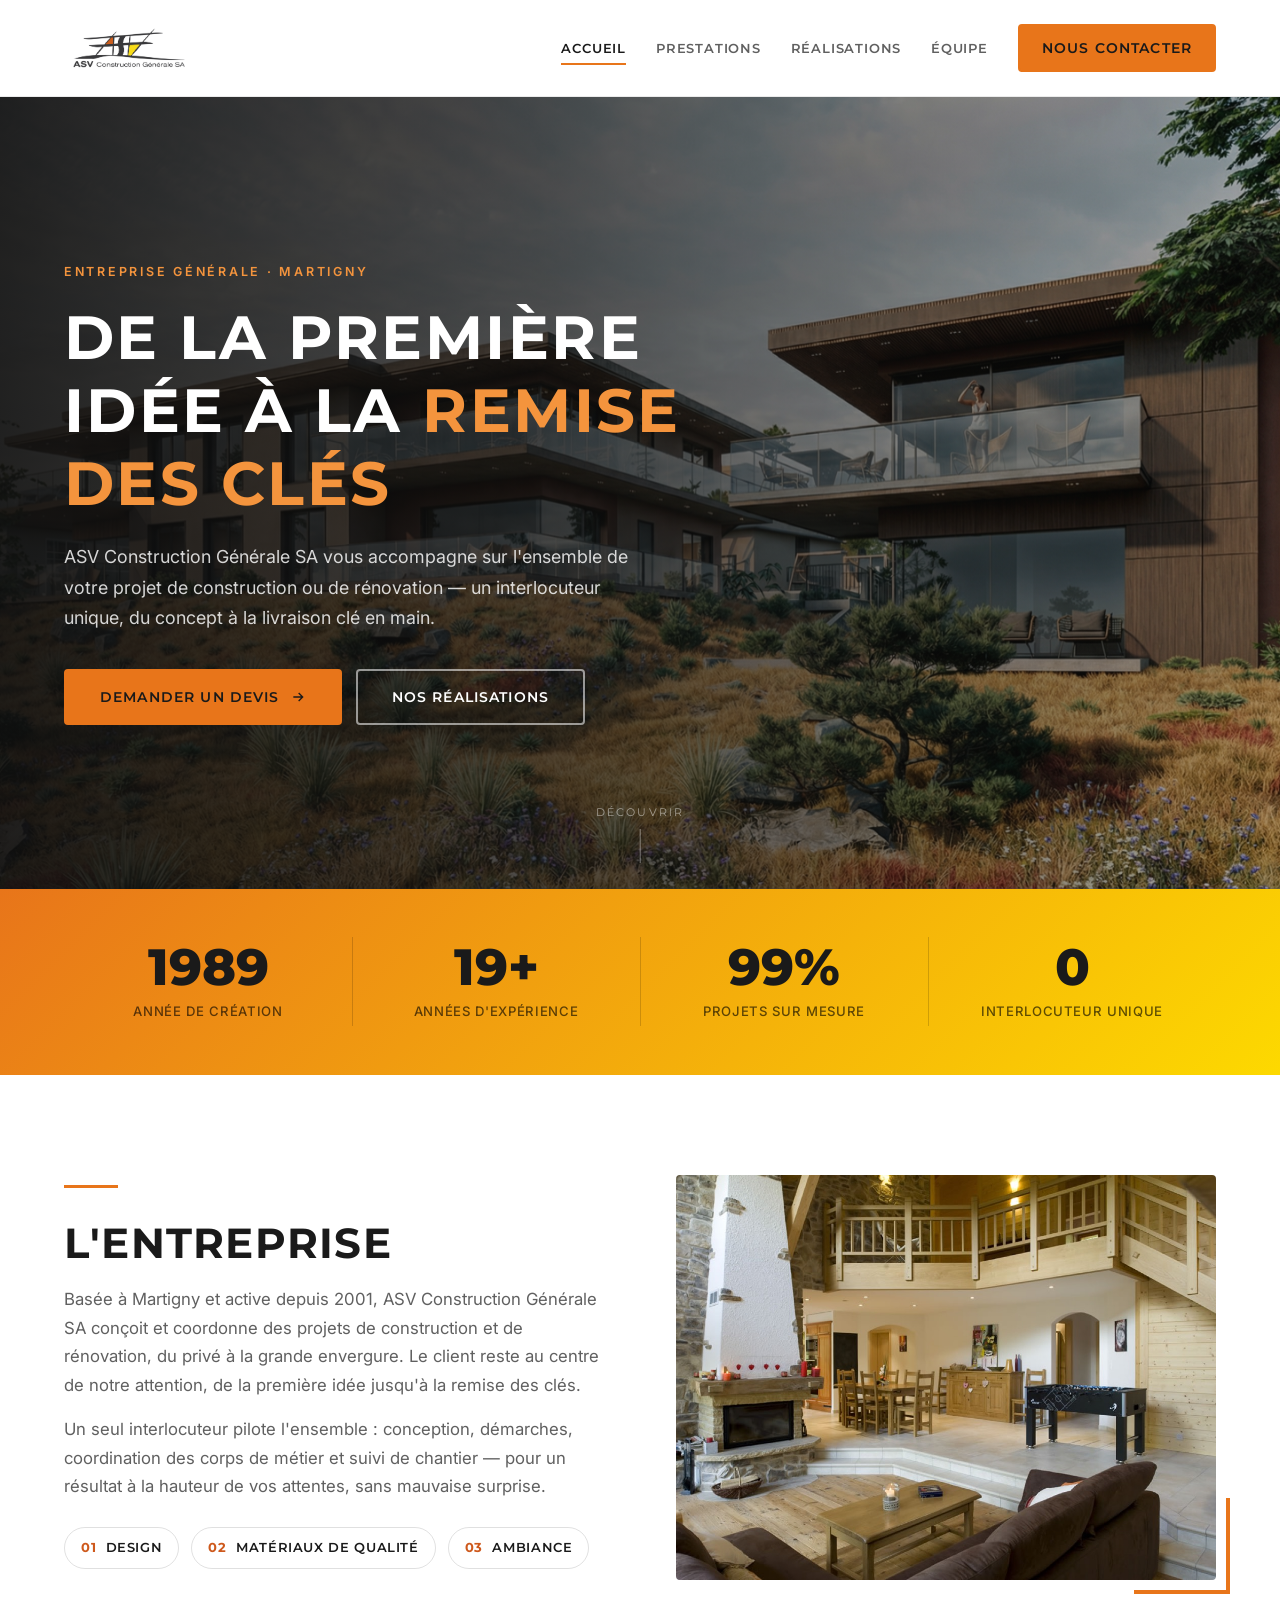
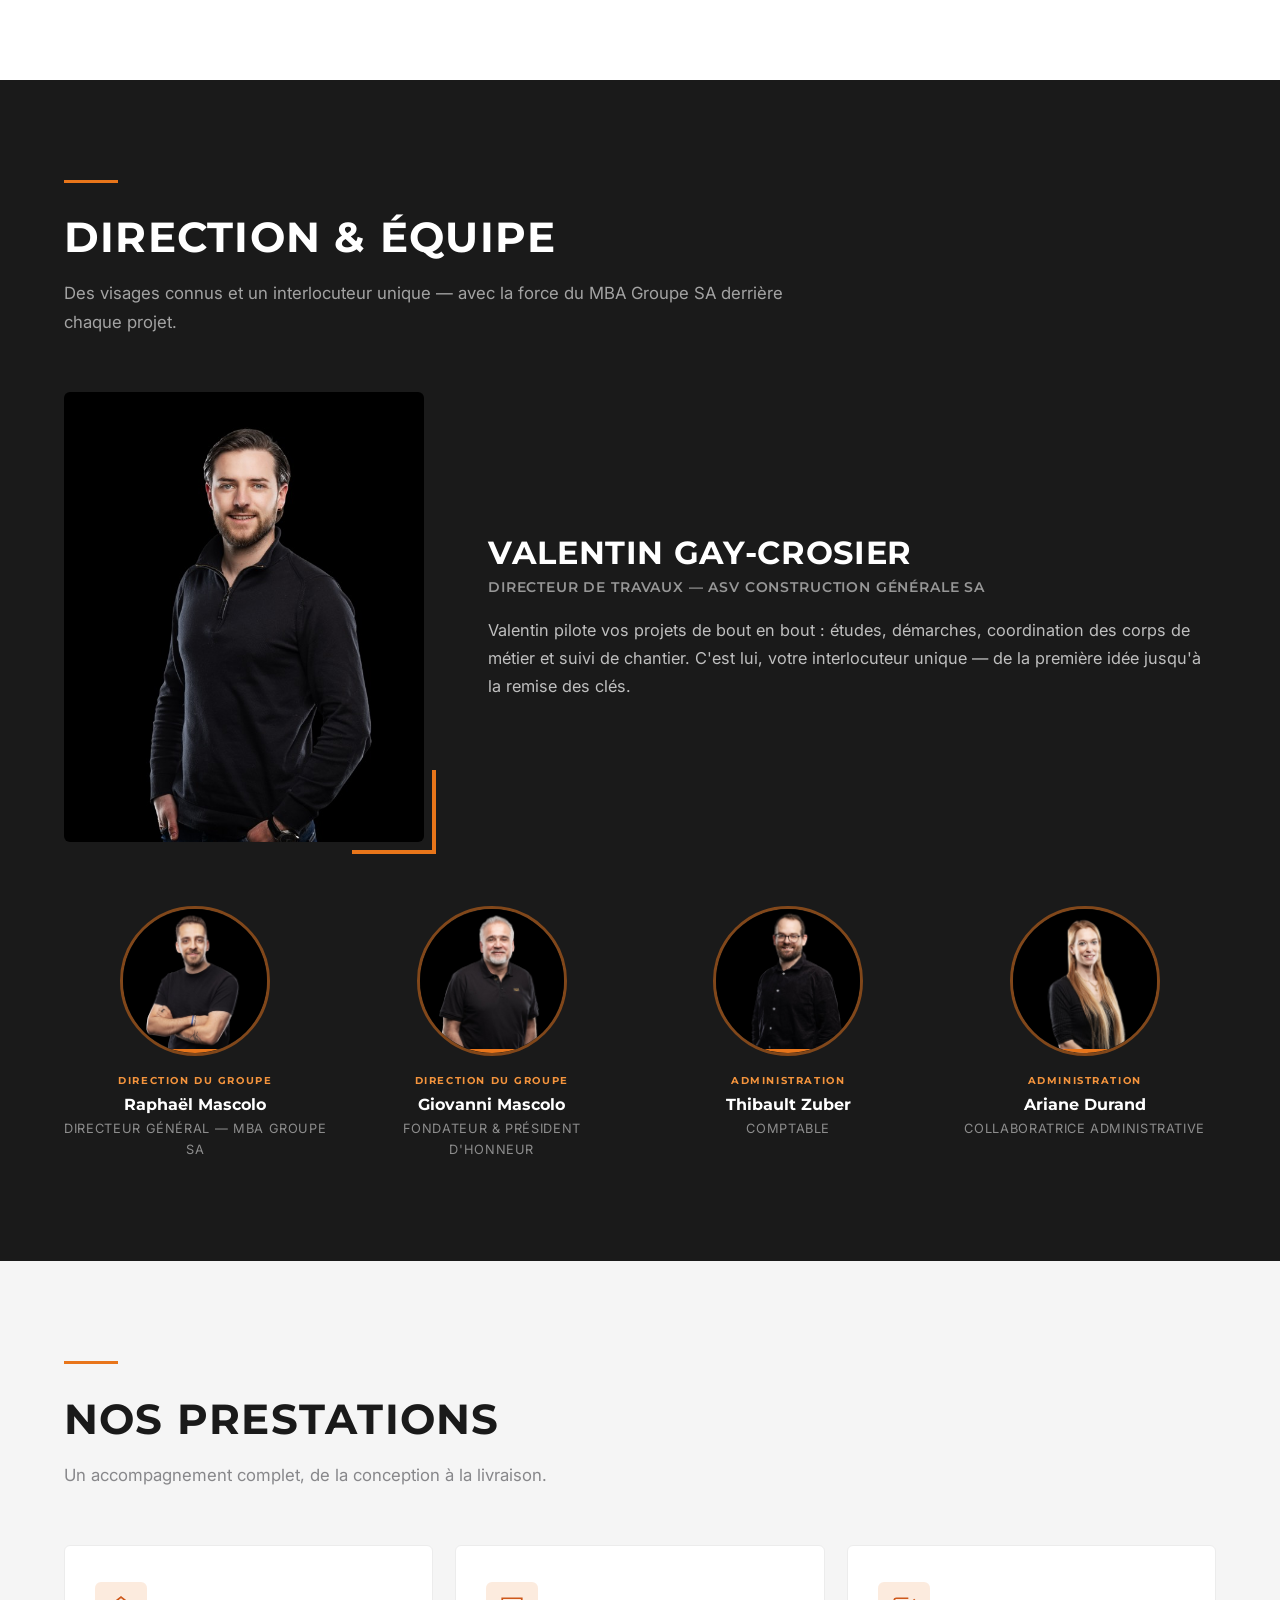
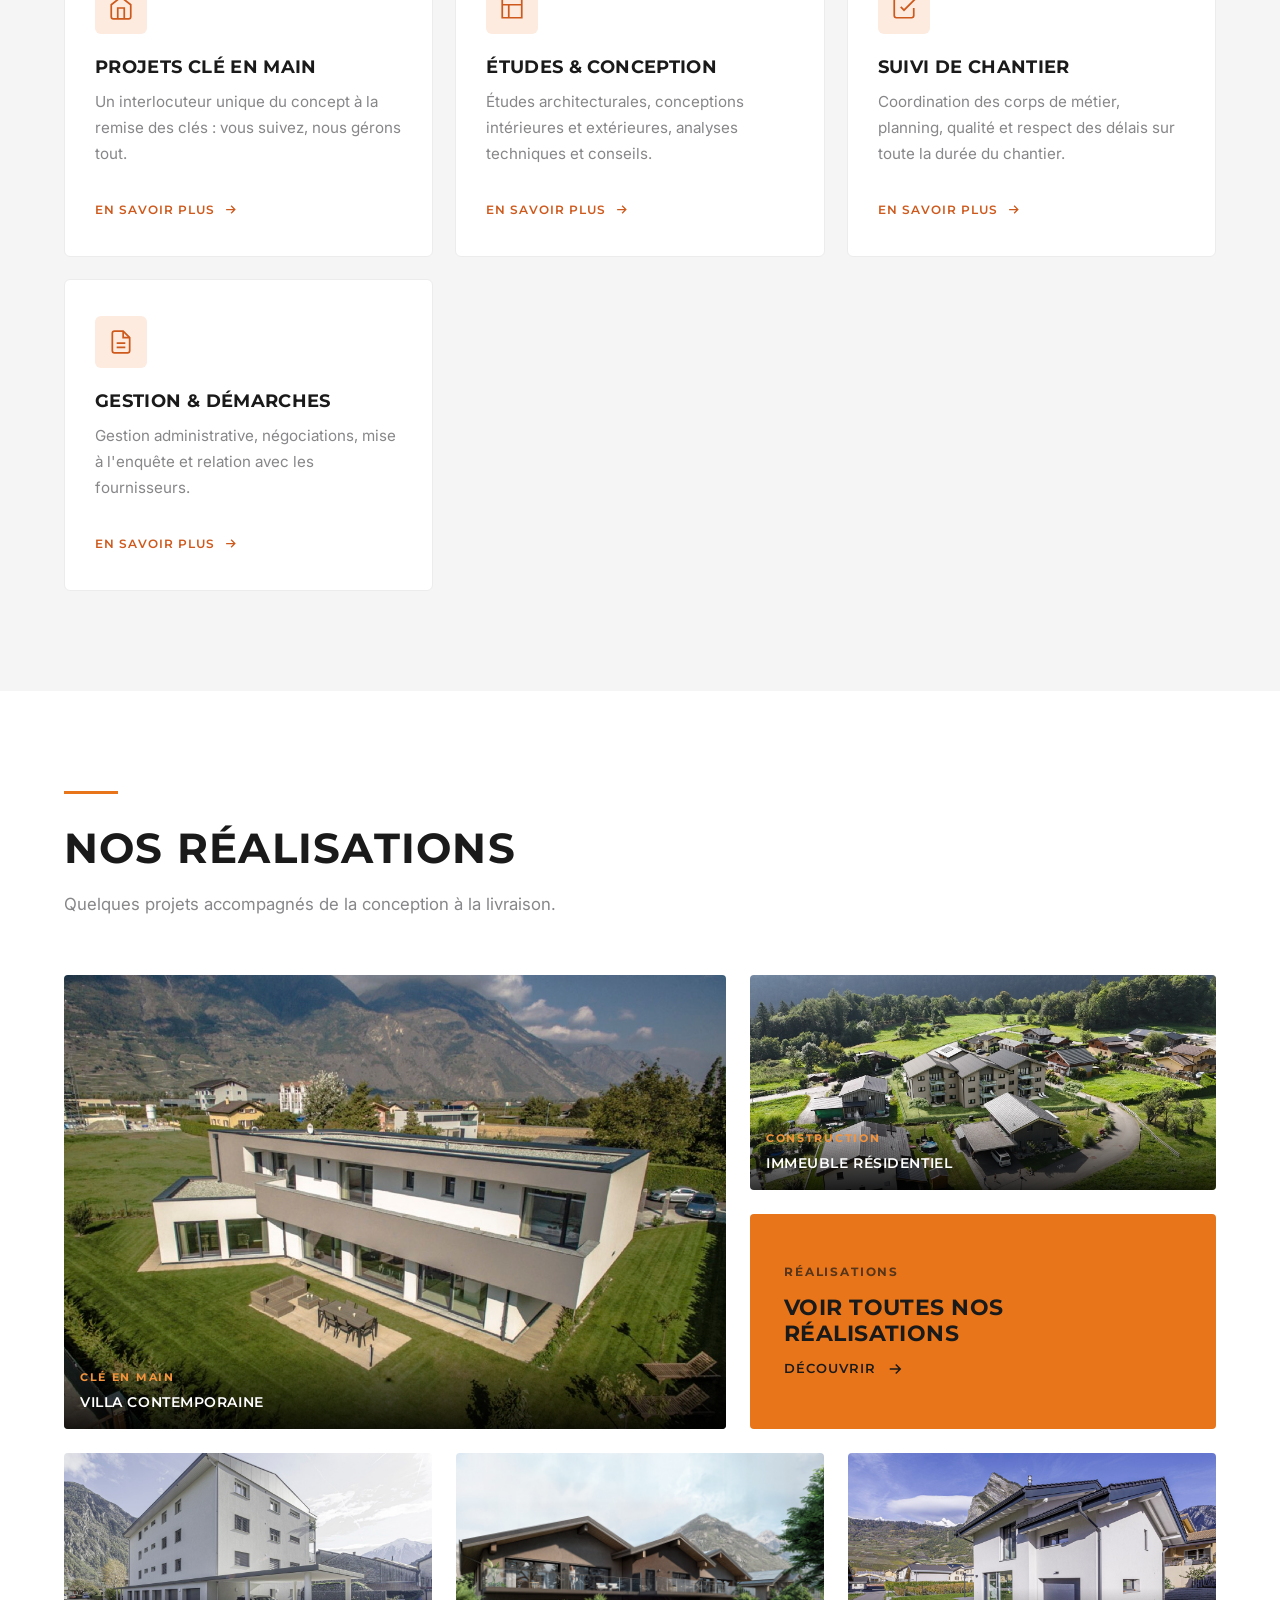
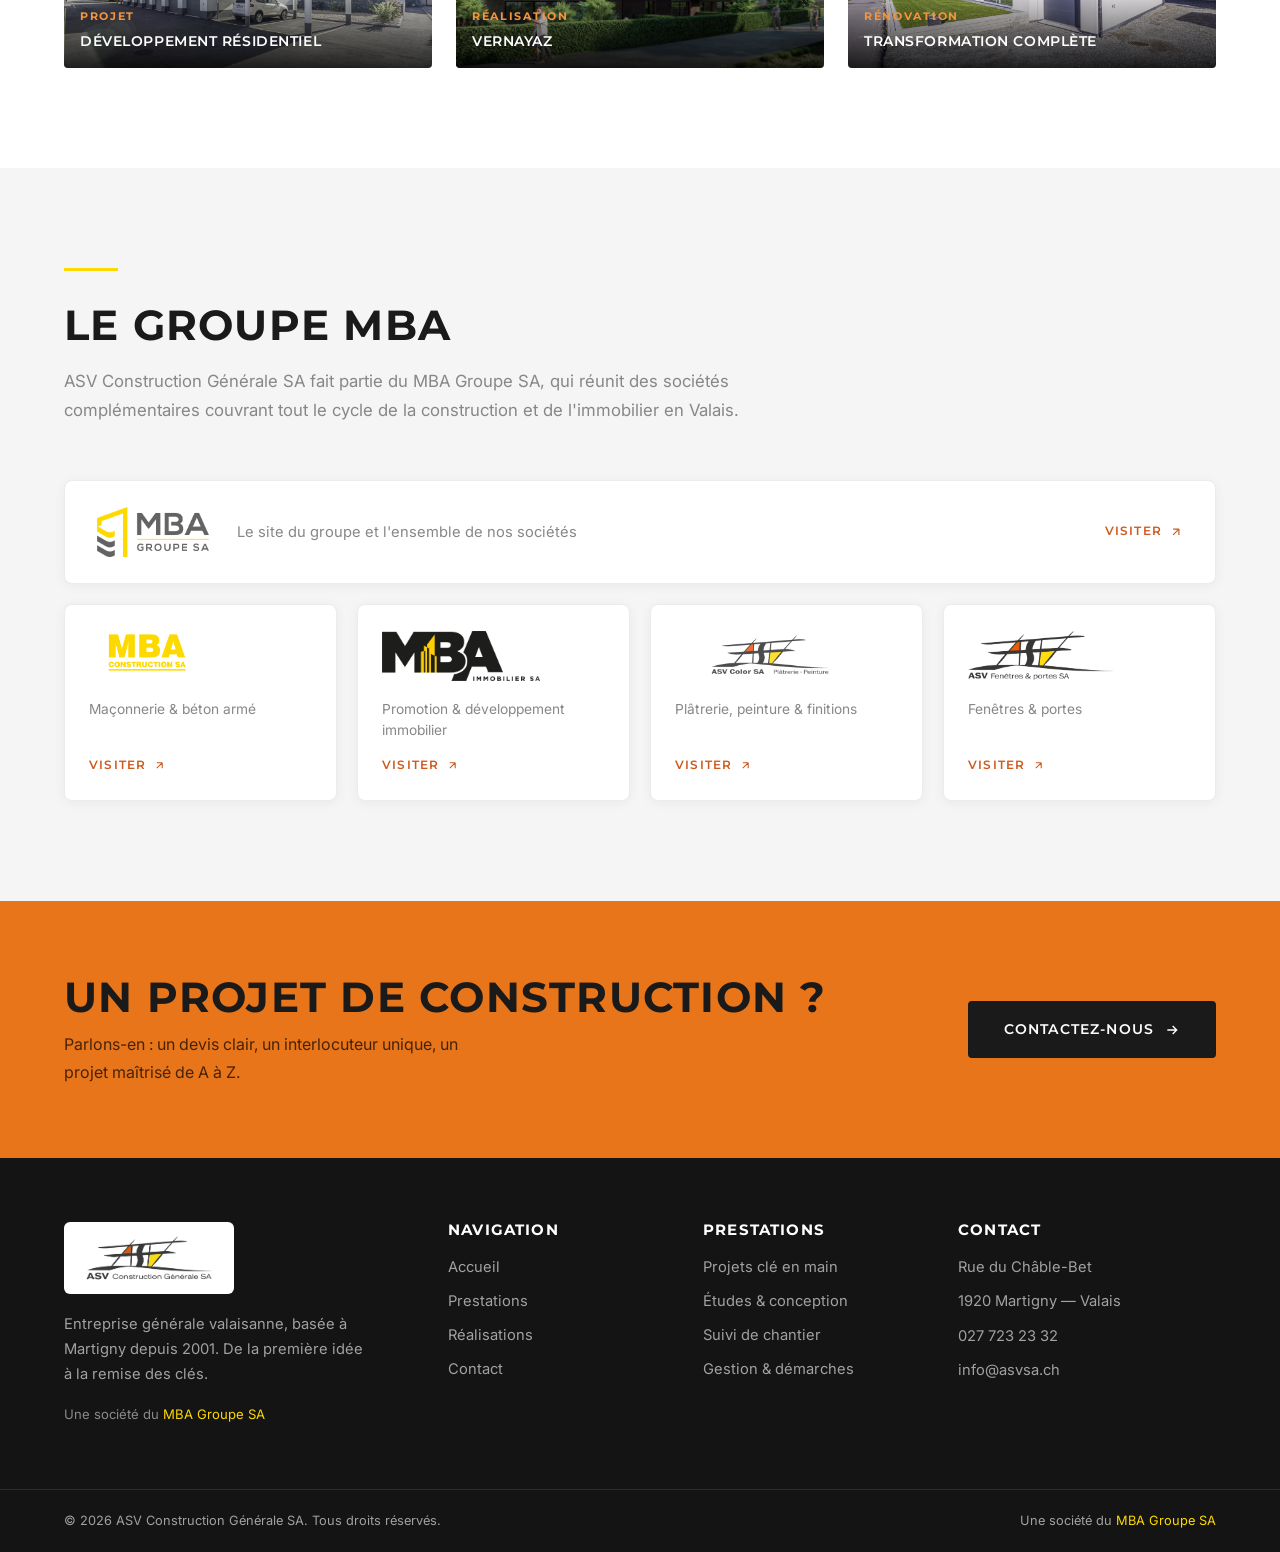
==== index.html @ 4dccdb35 "Site ASV Construction Générale SA — couleurs orange ASV, section Direction & équipe (Valentin), page" ====
<!DOCTYPE html>
<html lang="fr">
<head>
  <meta charset="UTF-8">
  <meta name="viewport" content="width=device-width, initial-scale=1.0">
  <title>ASV Construction Générale SA — Votre entreprise générale · Martigny</title>
  <meta name="description" content="ASV Construction Générale SA, entreprise générale valaisanne à Martigny depuis 2001. Projets clé en main, études architecturales, suivi de chantier — de la première idée à la remise des clés. Une société du MBA Groupe SA.">
  <link rel="icon" type="image/png" href="images/favicon.png">
  <link rel="preconnect" href="https://fonts.googleapis.com">
  <link rel="preconnect" href="https://fonts.gstatic.com" crossorigin>
  <link href="https://fonts.googleapis.com/css2?family=Inter:wght@300;400;500;600&family=Montserrat:wght@500;600;700;800&display=swap" rel="stylesheet">
  <link rel="stylesheet" href="css/style.css">
</head>
<body>

  <!-- Header -->
  <header class="site-header">
    <div class="container">
      <a href="index.html" class="site-header__logo" aria-label="ASV Construction Générale SA — Accueil"><img src="images/logo-asv-construction.png" alt="ASV Construction Générale SA"></a>
      <button class="menu-toggle" aria-label="Ouvrir le menu" aria-expanded="false"><span></span><span></span><span></span></button>
      <nav class="main-nav" aria-label="Navigation principale">
        <a href="index.html" class="nav-link active">Accueil</a>
        <a href="prestations.html" class="nav-link">Prestations</a>
        <a href="realisations.html" class="nav-link">Réalisations</a>
        <a href="#equipe" class="nav-link">Équipe</a>
        <a href="contact.html" class="btn btn-primary nav-cta">Nous contacter</a>
      </nav>
    </div>
  </header>

  <main>
    <!-- Hero plein cadre -->
    <section class="hero">
      <div class="hero__media"><img src="images/hero-verossaz.jpg" alt="Réalisation ASV Construction Générale SA en Valais"></div>
      <div class="container hero__inner">
        <p class="hero__tagline">Entreprise générale · Martigny</p>
        <h1>De la première idée à la <span class="hl">remise des clés</span></h1>
        <p class="hero__desc">ASV Construction Générale SA vous accompagne sur l'ensemble de votre projet de construction ou de rénovation — un interlocuteur unique, du concept à la livraison clé en main.</p>
        <div class="hero__cta">
          <a href="contact.html" class="btn btn-primary">Demander un devis
            <svg viewBox="0 0 24 24" fill="none" stroke="currentColor" stroke-width="2"><path d="M5 12h14M13 6l6 6-6 6"/></svg></a>
          <a href="realisations.html" class="btn btn-outline">Nos réalisations</a>
        </div>
      </div>
      <span class="hero__scroll">Découvrir<span></span></span>
    </section>

    <!-- Chiffres-clés (signature groupe) -->
    <section class="stats-band" aria-label="Chiffres clés">
      <div class="container">
        <div class="stats-band__grid">
          <div class="stats-band__item"><div class="stats-band__num" data-count="2001">2001</div><div class="stats-band__label">Année de création</div></div>
          <div class="stats-band__item"><div class="stats-band__num" data-count="20" data-suffix="+">20+</div><div class="stats-band__label">Années d'expérience</div></div>
          <div class="stats-band__item"><div class="stats-band__num" data-count="100" data-suffix="%">100%</div><div class="stats-band__label">Projets sur mesure</div></div>
          <div class="stats-band__item"><div class="stats-band__num" data-count="1">1</div><div class="stats-band__label">Interlocuteur unique</div></div>
        </div>
      </div>
    </section>

    <!-- À propos -->
    <section class="section">
      <div class="container">
        <div class="split">
          <div class="split__text">
            <span class="accent-line"></span>
            <h2>L'entreprise</h2>
            <p>Basée à Martigny et active depuis 2001, ASV Construction Générale SA conçoit et coordonne des projets de construction et de rénovation, du privé à la grande envergure. Le client reste au centre de notre attention, de la première idée jusqu'à la remise des clés.</p>
            <p>Un seul interlocuteur pilote l'ensemble : conception, démarches, coordination des corps de métier et suivi de chantier — pour un résultat à la hauteur de vos attentes, sans mauvaise surprise.</p>
            <ul class="pill-values">
              <li><b>01</b>&nbsp; Design</li>
              <li><b>02</b>&nbsp; Matériaux de qualité</li>
              <li><b>03</b>&nbsp; Ambiance</li>
            </ul>
          </div>
          <div class="split__media"><img src="images/cle-2.jpg" alt="Réalisation clé en main ASV Construction Générale SA"></div>
        </div>
      </div>
    </section>

    <!-- Direction & équipe -->
    <section class="section team" id="equipe" style="scroll-margin-top:90px;">
      <div class="container">
        <div class="section-head reveal">
          <span class="accent-line"></span>
          <h2>Direction &amp; équipe</h2>
          <p class="section-head__sub">Des visages connus et un interlocuteur unique — avec la force du MBA Groupe SA derrière chaque projet.</p>
        </div>
        <div class="team-lead reveal">
          <div class="team-lead__photo"><img src="images/valentin.jpg" alt="Valentin Gay-Crosier, Directeur de Travaux — ASV Construction Générale SA"></div>
          <div>
            <h3>Valentin Gay-Crosier</h3>
            <p class="team-lead__role">Directeur de Travaux — ASV Construction Générale SA</p>
            <p class="team-lead__text">Valentin pilote vos projets de bout en bout : études, démarches, coordination des corps de métier et suivi de chantier. C'est lui, votre interlocuteur unique — de la première idée jusqu'à la remise des clés.</p>
          </div>
        </div>
        <div class="team-grid reveal">
          <div class="team-member">
            <div class="team-member__photo"><img src="images/raphael.jpg" alt="Raphaël Mascolo"></div>
            <span class="team-member__k">Direction du groupe</span>
            <h3>Raphaël Mascolo</h3>
            <p>Directeur Général — MBA Groupe SA</p>
          </div>
          <div class="team-member">
            <div class="team-member__photo"><img src="images/giovanni.jpg" alt="Giovanni Mascolo"></div>
            <span class="team-member__k">Direction du groupe</span>
            <h3>Giovanni Mascolo</h3>
            <p>Fondateur &amp; Président d'honneur</p>
          </div>
          <div class="team-member">
            <div class="team-member__photo"><img src="images/thibault.jpg" alt="Thibault Zuber"></div>
            <span class="team-member__k">Administration</span>
            <h3>Thibault Zuber</h3>
            <p>Comptable</p>
          </div>
          <div class="team-member">
            <div class="team-member__photo"><img src="images/ariane.jpg" alt="Ariane Durand"></div>
            <span class="team-member__k">Administration</span>
            <h3>Ariane Durand</h3>
            <p>Collaboratrice administrative</p>
          </div>
        </div>
      </div>
    </section>

    <!-- Prestations -->
    <section class="section section--gray">
      <div class="container">
        <div class="section-head">
          <span class="accent-line"></span>
          <h2>Nos prestations</h2>
          <p class="section-head__sub">Un accompagnement complet, de la conception à la livraison.</p>
        </div>
        <div class="cards">
          <a href="prestations.html#cle-en-main" class="card">
            <span class="card__icon"><svg viewBox="0 0 24 24" fill="none" stroke-width="1.6"><path d="M3 9l9-7 9 7v11a2 2 0 01-2 2H5a2 2 0 01-2-2V9z"/><path d="M9 22V12h6v10"/></svg></span>
            <h3>Projets clé en main</h3>
            <p>Un interlocuteur unique du concept à la remise des clés : vous suivez, nous gérons tout.</p>
            <span class="card__link">En savoir plus <svg viewBox="0 0 24 24" fill="none" stroke="currentColor" stroke-width="2"><path d="M5 12h14M13 6l6 6-6 6"/></svg></span>
          </a>
          <a href="prestations.html#etudes" class="card">
            <span class="card__icon"><svg viewBox="0 0 24 24" fill="none" stroke-width="1.6"><path d="M3 3h18v18H3z"/><path d="M3 9h18M9 21V9"/></svg></span>
            <h3>Études &amp; conception</h3>
            <p>Études architecturales, conceptions intérieures et extérieures, analyses techniques et conseils.</p>
            <span class="card__link">En savoir plus <svg viewBox="0 0 24 24" fill="none" stroke="currentColor" stroke-width="2"><path d="M5 12h14M13 6l6 6-6 6"/></svg></span>
          </a>
          <a href="prestations.html#suivi" class="card">
            <span class="card__icon"><svg viewBox="0 0 24 24" fill="none" stroke-width="1.6"><path d="M9 11l3 3L22 4"/><path d="M21 12v7a2 2 0 01-2 2H5a2 2 0 01-2-2V5a2 2 0 012-2h11"/></svg></span>
            <h3>Suivi de chantier</h3>
            <p>Coordination des corps de métier, planning, qualité et respect des délais sur toute la durée du chantier.</p>
            <span class="card__link">En savoir plus <svg viewBox="0 0 24 24" fill="none" stroke="currentColor" stroke-width="2"><path d="M5 12h14M13 6l6 6-6 6"/></svg></span>
          </a>
          <a href="prestations.html#demarches" class="card">
            <span class="card__icon"><svg viewBox="0 0 24 24" fill="none" stroke-width="1.6"><path d="M14 2H6a2 2 0 00-2 2v16a2 2 0 002 2h12a2 2 0 002-2V8z"/><path d="M14 2v6h6M8 13h8M8 17h8"/></svg></span>
            <h3>Gestion &amp; démarches</h3>
            <p>Gestion administrative, négociations, mise à l'enquête et relation avec les fournisseurs.</p>
            <span class="card__link">En savoir plus <svg viewBox="0 0 24 24" fill="none" stroke="currentColor" stroke-width="2"><path d="M5 12h14M13 6l6 6-6 6"/></svg></span>
          </a>
        </div>
      </div>
    </section>

    <!-- Réalisations (aperçu) -->
    <section class="section">
      <div class="container">
        <div class="section-head">
          <span class="accent-line"></span>
          <h2>Nos réalisations</h2>
          <p class="section-head__sub">Quelques projets accompagnés de la conception à la livraison.</p>
        </div>
        <div class="gallery gallery--home">
          <figure class="g-a"><img src="images/cle-1.jpg" alt="Villa contemporaine clé en main"><figcaption><b>Clé en main</b>Villa contemporaine</figcaption></figure>
          <figure class="g-b"><img src="images/salvan-1.jpg" alt="Immeuble résidentiel"><figcaption><b>Construction</b>Immeuble résidentiel</figcaption></figure>
          <a href="realisations.html" class="gallery-cta">
            <span class="gallery-cta__k">Réalisations</span>
            <h3>Voir toutes nos réalisations</h3>
            <span class="gallery-cta__more">Découvrir
              <svg viewBox="0 0 24 24" fill="none" stroke="currentColor" stroke-width="2"><path d="M5 12h14M13 6l6 6-6 6"/></svg></span>
          </a>
          <figure class="g-c"><img src="images/promo-1.jpg" alt="Projet de promotion"><figcaption><b>Projet</b>Développement résidentiel</figcaption></figure>
          <figure class="g-c"><img src="images/vernayaz-1.jpg" alt="Réalisation à Vernayaz"><figcaption><b>Réalisation</b>Vernayaz</figcaption></figure>
          <figure class="g-c"><img src="images/cle-3.jpg" alt="Rénovation clé en main"><figcaption><b>Rénovation</b>Transformation complète</figcaption></figure>
        </div>
      </div>
    </section>

    <!-- Endossement : Le Groupe MBA -->
    <section class="section group">
      <div class="container">
        <div class="section-head" style="max-width:680px;">
          <span class="accent-line"></span>
          <h2>Le Groupe MBA</h2>
          <p class="section-head__sub">ASV Construction Générale SA fait partie du MBA Groupe SA, qui réunit des sociétés complémentaires couvrant tout le cycle de la construction et de l'immobilier en Valais.</p>
        </div>
        <div>
          <div class="group__list">
            <a class="group__item group__item--main" href="https://www.mba-groupe.ch/" target="_blank" rel="noopener">
              <img class="glogo" src="images/logo-mba-groupe.png" alt="MBA Groupe SA">
              <div class="gmain-text"><span>Le site du groupe et l'ensemble de nos sociétés</span></div>
              <span class="arr">Visiter <svg viewBox="0 0 24 24" fill="none" stroke="currentColor" stroke-width="2"><path d="M7 17L17 7M17 7H7M17 7v10"/></svg></span>
            </a>
            <a class="group__item" href="https://mbasa.ch/" target="_blank" rel="noopener">
              <img class="glogo" src="images/logo-mba-construction.png" alt="MBA Construction SA">
              <span>Maçonnerie & béton armé</span><span class="arr">Visiter <svg viewBox="0 0 24 24" fill="none" stroke="currentColor" stroke-width="2"><path d="M7 17L17 7M17 7H7M17 7v10"/></svg></span>
            </a>
            <a class="group__item" href="https://mbaimmobilier.ch/" target="_blank" rel="noopener">
              <img class="glogo" src="images/logo-mba-immobilier.png" alt="MBA Immobilier SA">
              <span>Promotion & développement immobilier</span><span class="arr">Visiter <svg viewBox="0 0 24 24" fill="none" stroke="currentColor" stroke-width="2"><path d="M7 17L17 7M17 7H7M17 7v10"/></svg></span>
            </a>
            <a class="group__item" href="https://www.mba-groupe.ch/peinture-finitions" target="_blank" rel="noopener">
              <img class="glogo" src="images/logo-asv-color.png" alt="ASV Color SA">
              <span>Plâtrerie, peinture & finitions</span><span class="arr">Visiter <svg viewBox="0 0 24 24" fill="none" stroke="currentColor" stroke-width="2"><path d="M7 17L17 7M17 7H7M17 7v10"/></svg></span>
            </a>
            <a class="group__item" href="https://www.asvfenetressa.ch/fr-ch" target="_blank" rel="noopener">
              <img class="glogo" src="images/logo-asv-fenetres.png" alt="ASV Fenêtres et Portes SA">
              <span>Fenêtres & portes</span><span class="arr">Visiter <svg viewBox="0 0 24 24" fill="none" stroke="currentColor" stroke-width="2"><path d="M7 17L17 7M17 7H7M17 7v10"/></svg></span>
            </a>
          </div>
        </div>
      </div>
    </section>

    <!-- CTA -->
    <section class="cta">
      <div class="container">
        <div><h2>Un projet de construction ?</h2><p>Parlons-en : un devis clair, un interlocuteur unique, un projet maîtrisé de A à Z.</p></div>
        <a href="contact.html" class="btn btn-dark">Contactez-nous
          <svg viewBox="0 0 24 24" fill="none" stroke="currentColor" stroke-width="2"><path d="M5 12h14M13 6l6 6-6 6"/></svg></a>
      </div>
    </section>
  </main>

  <!-- Footer -->
  <footer class="site-footer">
    <div class="container">
      <div class="footer-grid">
        <div class="footer-brand">
          <img src="images/logo-asv-construction.png" alt="ASV Construction Générale SA" style="background:#fff;padding:8px 12px;border-radius:6px;">
          <p>Entreprise générale valaisanne, basée à Martigny depuis 2001. De la première idée à la remise des clés.</p>
          <p class="endorse">Une société du <a href="https://www.mba-groupe.ch/" target="_blank" rel="noopener">MBA Groupe SA</a></p>
        </div>
        <div>
          <h4>Navigation</h4>
          <ul>
            <li><a href="index.html">Accueil</a></li>
            <li><a href="prestations.html">Prestations</a></li>
            <li><a href="realisations.html">Réalisations</a></li>
            <li><a href="contact.html">Contact</a></li>
          </ul>
        </div>
        <div>
          <h4>Prestations</h4>
          <ul>
            <li><a href="prestations.html#cle-en-main">Projets clé en main</a></li>
            <li><a href="prestations.html#etudes">Études & conception</a></li>
            <li><a href="prestations.html#suivi">Suivi de chantier</a></li>
            <li><a href="prestations.html#demarches">Gestion & démarches</a></li>
          </ul>
        </div>
        <div>
          <h4>Contact</h4>
          <ul>
            <li>Rue du Châble-Bet</li>
            <li>1920 Martigny — Valais</li>
            <li style="margin-top:10px;"><a href="tel:+41277232332">027 723 23 32</a></li>
            <li><a href="mailto:info@asvsa.ch">info@asvsa.ch</a></li>
          </ul>
        </div>
      </div>
    </div>
    <div class="footer-bottom">
      <div class="container">
        <span>&copy; <span id="year">2026</span> ASV Construction Générale SA. Tous droits réservés.</span>
        <span>Une société du <a href="https://www.mba-groupe.ch/" target="_blank" rel="noopener" style="color:var(--yellow)">MBA Groupe SA</a></span>
      </div>
    </div>
  </footer>

  <script src="js/main.js"></script>
</body>
</html>
---- css/style.css ----
/* =================================================================
   ASV CONSTRUCTION GÉNÉRALE SA — Site web
   Base de marque réutilisable pour les sociétés du MBA Groupe SA.

   SIGNATURE DU GROUPE (constante, non négociable) — tokens repris du
   site groupe : Montserrat (titres) + Inter (corps), noir #1a1a1a,
   gris, boutons anguleux, trait d'accent, bandeau chiffres,
   endossement « Une société du MBA Groupe SA ». Le jaune #FDD900
   reste réservé aux éléments « groupe » (endossement, section Groupe).

   PERSONNALITÉ ASV CONSTRUCTION GÉNÉRALE (différenciation autorisée) :
   thème clair / épuré (entreprise générale, « Design – Matériaux –
   Ambiance ») + ORANGE ASV (#E8751A) comme accent dominant — couleur
   du logo, identique au thème orange des pages ASV du site groupe.
   ================================================================= */

/* ---------- Reset ---------- */
*, *::before, *::after { margin: 0; padding: 0; box-sizing: border-box; }

:root {
  /* —— Signature groupe (source de vérité, ne pas modifier) —— */
  --yellow:      #FDD900;
  --black:       #1a1a1a;
  --gray-dark:   #606060;
  --gray-metal:  #87878A;
  --gray-light:  #F5F5F5;
  --white:       #FFFFFF;
  /* Accent principal = ORANGE ASV (logo + thème des pages ASV du site groupe) */
  --accent:       #E8751A;  /* orange ASV — identique au .theme-orange du site groupe */
  --accent-light: #F4943D;  /* orange ASV clair */
  --gold-dark:   #9E4413;   /* orange ASV foncé (texte sur fond clair) */
  --gold-mid:    #CE591C;   /* orange ASV (logo) */
  --gold-light:  #E8915A;   /* orange ASV clair */
  --font-heading: 'Montserrat', sans-serif;
  --font-body:    'Inter', 'Open Sans', sans-serif;
  --max-width: 1200px;
  --transition: 0.3s ease;

  /* —— Ambiance propre à Construction (« béton ») —— */
  --concrete:    #232323;   /* gris béton foncé */
  --concrete-2:  #2c2c2c;
  --concrete-line: rgba(255,255,255,0.10);
}

html { scroll-behavior: smooth; font-size: 16px; -webkit-font-smoothing: antialiased; }
body {
  font-family: var(--font-body);
  color: var(--gray-dark);
  line-height: 1.7;
  background: var(--white);
  overflow-x: hidden;
}
img { max-width: 100%; height: auto; display: block; }
a { color: inherit; text-decoration: none; transition: color var(--transition); }
ul { list-style: none; }

/* ---------- Typographie ---------- */
h1, h2, h3, h4, h5, h6 { font-family: var(--font-heading); color: var(--black); line-height: 1.2; font-weight: 700; }
h1 { font-size: clamp(2.2rem, 5vw, 3.8rem); text-transform: uppercase; letter-spacing: 0.04em; }
h2 { font-size: clamp(1.6rem, 3.5vw, 2.6rem); text-transform: uppercase; letter-spacing: 0.03em; margin-bottom: 1rem; }
h3 { font-size: clamp(1.2rem, 2vw, 1.5rem); margin-bottom: 0.75rem; }
p  { margin-bottom: 1rem; }

/* ---------- Utilitaires ---------- */
.container { width: 90%; max-width: var(--max-width); margin: 0 auto; }
.section { padding: clamp(64px, 9vw, 100px) 0; }
.section--gray { background: var(--gray-light); }
.section--dark { background: var(--black); color: rgba(255,255,255,0.78); }
.section--concrete { background: var(--concrete); color: rgba(255,255,255,0.78); }
.section--dark h1, .section--dark h2, .section--dark h3,
.section--concrete h1, .section--concrete h2, .section--concrete h3 { color: var(--white); }
.sr-only { position: absolute; width: 1px; height: 1px; padding: 0; margin: -1px; overflow: hidden; clip: rect(0,0,0,0); border: 0; }

/* Trait d'accent (signature groupe, décliné en orange ASV) */
.accent-line { display: inline-block; width: 54px; height: 3px; background: var(--accent); margin-bottom: 1.4rem; }

.section-head { margin-bottom: clamp(36px, 5vw, 56px); max-width: 760px; }
.section-head--center { margin-left: auto; margin-right: auto; text-align: center; }
.section-head__sub { font-size: 1.05rem; color: var(--gray-metal); margin-top: 0.4rem; }
.section--dark .section-head__sub, .section--concrete .section-head__sub { color: rgba(255,255,255,0.6); }

/* ---------- Boutons (signature groupe) ---------- */
.btn {
  display: inline-flex; align-items: center; gap: 10px;
  padding: 14px 34px; font-family: var(--font-heading); font-size: 0.9rem; font-weight: 600;
  text-transform: uppercase; letter-spacing: 0.08em; border: 2px solid transparent;
  border-radius: 4px; cursor: pointer; transition: all var(--transition);
}
.btn svg { width: 16px; height: 16px; transition: transform var(--transition); }
.btn:hover svg { transform: translateX(4px); }
.btn-primary { background: var(--accent); color: var(--black); border-color: var(--accent); }
.btn-primary:hover { background: var(--gold-mid); border-color: var(--gold-mid); color: var(--white); transform: translateY(-2px); box-shadow: 0 6px 20px rgba(206,89,28,0.34); }
.btn-outline { background: transparent; color: var(--white); border-color: rgba(255,255,255,0.55); }
.btn-outline:hover { background: var(--white); color: var(--black); border-color: var(--white); transform: translateY(-2px); }
.btn-dark { background: var(--black); color: var(--white); border-color: var(--black); }
.btn-dark:hover { background: var(--gold-mid); border-color: var(--gold-mid); transform: translateY(-2px); }

/* ---------- Header (ambiance béton : sombre) ---------- */
.site-header { position: sticky; top: 0; z-index: 1002; background: var(--white); border-bottom: 1px solid rgba(0,0,0,0.08); transition: box-shadow var(--transition); }
.site-header.is-scrolled { box-shadow: 0 6px 24px rgba(0,0,0,0.08); }
.site-header .container { display: flex; align-items: center; justify-content: space-between; height: 96px; }
.site-header__logo { display: inline-flex; align-items: center; background: none; padding: 0; }
.site-header__logo img { height: 50px; width: auto; }
.main-nav { display: flex; align-items: center; gap: 30px; }
.nav-link { font-family: var(--font-heading); font-size: 0.82rem; font-weight: 600; text-transform: uppercase; letter-spacing: 0.06em; color: var(--gray-dark); position: relative; padding: 6px 0; }
.nav-link:hover, .nav-link.active { color: var(--black); }
.nav-link::after { content: ''; position: absolute; left: 0; bottom: 0; width: 0; height: 2px; background: var(--accent); transition: width var(--transition); }
.nav-link:hover::after, .nav-link.active::after { width: 100%; }
.nav-cta { padding: 10px 22px; }
.menu-toggle { display: none; flex-direction: column; gap: 5px; background: none; border: 0; cursor: pointer; padding: 8px; z-index: 1001; }
.menu-toggle span { width: 26px; height: 2px; background: var(--black); transition: var(--transition); }

/* ---------- Hero plein cadre ---------- */
.hero { position: relative; min-height: 88vh; display: flex; align-items: center; background: var(--black); overflow: hidden; }
.hero__media { position: absolute; inset: 0; }
.hero__media img { width: 100%; height: 100%; object-fit: cover; }
.hero__media::after { content: ''; position: absolute; inset: 0;
  background: linear-gradient(90deg, rgba(15,15,15,0.92) 0%, rgba(15,15,15,0.72) 42%, rgba(15,15,15,0.32) 100%); }
.hero__inner { position: relative; z-index: 2; padding: 120px 0; }
.hero__tagline { font-family: var(--font-body); font-size: 0.78rem; font-weight: 600; text-transform: uppercase; letter-spacing: 0.22em; color: var(--accent-light); margin-bottom: 1.2rem; }
.hero h1 { color: var(--white); max-width: 16ch; margin-bottom: 1.4rem; }
.hero h1 .hl { color: var(--accent-light); }
.hero__desc { font-size: 1.12rem; color: rgba(255,255,255,0.82); max-width: 52ch; margin-bottom: 2.2rem; }
.hero__cta { display: flex; gap: 14px; flex-wrap: wrap; }
.hero__scroll { position: absolute; bottom: 26px; left: 50%; transform: translateX(-50%); z-index: 2; color: rgba(255,255,255,0.5); font-family: var(--font-heading); font-size: 0.68rem; text-transform: uppercase; letter-spacing: 0.2em; display: flex; flex-direction: column; align-items: center; gap: 8px; }
.hero__scroll span { width: 1px; height: 34px; background: rgba(255,255,255,0.4); }

/* Hero secondaire (pages internes) */
.page-hero { background: var(--gray-light); color: var(--black); position: relative; padding: clamp(80px,11vw,130px) 0 clamp(50px,7vw,80px); overflow: hidden; border-bottom: 1px solid rgba(0,0,0,0.06); }
.page-hero__media { position: absolute; inset: 0; opacity: 0.28; }
.page-hero__media img { width: 100%; height: 100%; object-fit: cover; }
.page-hero .container { position: relative; z-index: 2; }
.page-hero h1 { color: var(--black); }
.page-hero p { color: var(--gray-dark); max-width: 56ch; font-size: 1.08rem; margin-top: 0.6rem; }

/* ---------- Bandeau chiffres-clés (signature groupe — dégradé orange ASV → jaune groupe,
   identique au bandeau stats des pages ASV du site groupe) ---------- */
.stats-band { background: linear-gradient(135deg, var(--accent) 0%, var(--yellow) 100%); }
.stats-band__grid { display: grid; grid-template-columns: repeat(4, 1fr); }
.stats-band__item { padding: clamp(34px,5vw,52px) 22px; text-align: center; position: relative; }
.stats-band__item + .stats-band__item::before { content: ''; position: absolute; left: 0; top: 26%; bottom: 26%; width: 1px; background: rgba(0,0,0,0.16); }
.stats-band__num { font-family: var(--font-heading); font-weight: 800; font-size: clamp(2.1rem, 4.4vw, 3.2rem); color: var(--black); line-height: 1; }
.stats-band__label { font-size: 0.82rem; font-weight: 500; text-transform: uppercase; letter-spacing: 0.05em; color: rgba(0,0,0,0.62); margin-top: 8px; }

/* ---------- Intro / À propos ---------- */
.split { display: grid; grid-template-columns: 1fr 1fr; gap: clamp(36px, 6vw, 72px); align-items: center; }
.split__media { position: relative; }
.split__media img { width: 100%; aspect-ratio: 4/3; object-fit: cover; border-radius: 4px; }
.split__media::after { content: ''; position: absolute; right: -14px; bottom: -14px; width: 96px; height: 96px; border-right: 4px solid var(--accent); border-bottom: 4px solid var(--accent); }
.split__text p { color: rgba(255,255,255,0.74); font-size: 1.05rem; }
.section:not(.section--dark):not(.section--concrete) .split__text p { color: var(--gray-dark); }
.pill-values { display: flex; flex-wrap: wrap; gap: 12px; margin-top: 26px; }
.pill-values li { font-family: var(--font-heading); font-size: 0.8rem; font-weight: 600; text-transform: uppercase; letter-spacing: 0.05em; padding: 9px 16px; border: 1px solid rgba(0,0,0,0.12); border-radius: 40px; color: var(--black); }
.pill-values li b { color: var(--gold-mid); }

/* ---------- Savoir-faire (cartes béton) ---------- */
.cards { display: grid; grid-template-columns: repeat(auto-fit, minmax(280px,1fr)); gap: 22px; }
.card {
  background: var(--white); border: 1px solid #ececec; border-radius: 6px;
  padding: 36px 30px; position: relative; overflow: hidden; transition: transform var(--transition), box-shadow var(--transition);
  display: flex; flex-direction: column;
}
.card::before { content: ''; position: absolute; top: 0; left: 0; right: 0; height: 3px; background: var(--accent); transform: scaleX(0); transform-origin: left; transition: transform var(--transition); }
.card:hover { transform: translateY(-5px); box-shadow: 0 16px 40px rgba(0,0,0,0.10); }
.card:hover::before { transform: scaleX(1); }
.card__icon { width: 52px; height: 52px; border-radius: 6px; background: rgba(232,117,26,0.14); display: grid; place-items: center; margin-bottom: 22px; }
.card__icon svg { width: 26px; height: 26px; stroke: var(--gold-mid); }
.card h3 { color: var(--black); text-transform: uppercase; letter-spacing: 0.02em; font-size: 1.1rem; }
.card p { color: var(--gray-metal); font-size: 0.95rem; flex: 1; }
.card__link { margin-top: 16px; font-family: var(--font-heading); font-size: 0.78rem; font-weight: 600; text-transform: uppercase; letter-spacing: 0.08em; color: var(--gold-mid); display: inline-flex; align-items: center; gap: 8px; }
.card__link svg { width: 15px; height: 15px; transition: transform var(--transition); }
.card:hover .card__link svg { transform: translateX(4px); }

/* ---------- Savoir-faire détaillé (rangées alternées) ---------- */
.feature { padding: clamp(56px,8vw,96px) 0; border-bottom: 1px solid rgba(0,0,0,0.08); }
.feature:nth-child(even) { background: var(--gray-light); }
.feature .split__text p { color: var(--gray-dark); }
.feature:nth-child(even) .split__media { order: -1; }
.feature__num { font-family: var(--font-heading); font-weight: 800; font-size: 2.6rem; color: var(--gold-mid); line-height: 1; }
.ticks { margin-top: 22px; }
.ticks li { display: flex; gap: 12px; align-items: flex-start; margin-bottom: 11px; font-size: 0.98rem; color: var(--gray-dark); }
.ticks li::before { content: ''; flex: none; width: 18px; height: 18px; margin-top: 4px; background: var(--accent); clip-path: polygon(43% 73%,12% 45%,0 57%,43% 97%,100% 17%,87% 6%); }

/* ---------- Galerie réalisations ---------- */
.gallery { display: grid; grid-template-columns: repeat(12, 1fr); gap: 24px; }
.gallery figure { position: relative; overflow: hidden; border-radius: 4px; margin: 0; }
.gallery img { width: 100%; height: 100%; object-fit: cover; transition: transform 0.7s var(--transition); }
.gallery figure:hover img { transform: scale(1.06); }
.gallery figcaption { position: absolute; left: 0; right: 0; bottom: 0; padding: 20px 16px 14px; color: var(--white);
  font-family: var(--font-heading); font-weight: 600; text-transform: uppercase; letter-spacing: 0.04em; font-size: 0.88rem;
  background: linear-gradient(to top, rgba(0,0,0,0.82), transparent); }
.gallery figcaption b { display: block; color: var(--accent-light); font-size: 0.66rem; letter-spacing: 0.16em; margin-bottom: 4px; }
.g-a { grid-column: span 7; aspect-ratio: 16/11; }
.g-b { grid-column: span 5; aspect-ratio: 4/3; }
.g-c { grid-column: span 4; aspect-ratio: 1/1; }
.g-w { grid-column: span 12; aspect-ratio: 24/7; }

/* Galerie uniforme (page Réalisations) : vignettes de même format, sans trous */
.gallery--grid { grid-template-columns: repeat(3, 1fr); }
.gallery--grid figure { grid-column: span 1 !important; aspect-ratio: 4/3 !important; }

/* Mosaïque d'accueil : tuile-bouton intégrée dans l'espace libre (sous « Fondations ») */
.gallery--home { grid-auto-rows: clamp(155px, 18.5vw, 215px); }
.gallery--home figure { aspect-ratio: auto; }
.gallery--home .g-a { grid-column: span 7; grid-row: span 2; }
.gallery--home .g-b { grid-column: span 5; }
.gallery--home .gallery-cta { grid-column: span 5; }
.gallery--home .g-c { grid-column: span 4; }
.gallery-cta {
  display: flex; flex-direction: column; justify-content: center; gap: 12px;
  background: var(--accent); color: var(--black); border-radius: 4px; padding: 30px 34px;
  transition: background var(--transition), transform var(--transition), box-shadow var(--transition);
}
.gallery-cta:hover { background: var(--gold-mid); color: var(--white); transform: translateY(-4px); box-shadow: 0 14px 34px rgba(182,139,60,0.3); }
.gallery-cta__k { font-family: var(--font-heading); font-size: 0.72rem; font-weight: 700; text-transform: uppercase; letter-spacing: 0.16em; opacity: 0.7; }
.gallery-cta h3 { color: inherit; margin: 0; font-size: clamp(1.2rem, 1.7vw, 1.6rem); text-transform: uppercase; letter-spacing: 0.02em; }
.gallery-cta__more { display: inline-flex; align-items: center; gap: 10px; font-family: var(--font-heading); font-size: 0.8rem; font-weight: 600; text-transform: uppercase; letter-spacing: 0.08em; }
.gallery-cta__more svg { width: 18px; height: 18px; transition: transform var(--transition); }
.gallery-cta:hover .gallery-cta__more svg { transform: translateX(5px); }

/* ---------- Endossement « Le Groupe MBA » (sociétés sœurs) ---------- */
.group { background: var(--gray-light); color: var(--black); }
.group h2 { color: var(--black); }
.group__list { display: grid; grid-template-columns: repeat(4, 1fr); gap: 20px; align-items: stretch; }
.group__item { display: flex; flex-direction: column; background: var(--white); border: 1px solid #ececec; border-radius: 8px; padding: 26px 24px; position: relative; overflow: hidden; transition: transform var(--transition), box-shadow var(--transition); height: 100%; }
.group__item::before { content: ''; position: absolute; top: 0; left: 0; right: 0; height: 3px; background: var(--yellow); transform: scaleX(0); transform-origin: left; transition: transform var(--transition); }
.group__item:hover { transform: translateY(-5px); box-shadow: 0 16px 40px rgba(0,0,0,0.22); }
.group__item:hover::before { transform: scaleX(1); }
.group__item h3 { font-size: 1.02rem; color: var(--black); margin: 0 0 6px; }
.group__item > span { font-size: 0.86rem; color: var(--gray-metal); line-height: 1.5; }
.group__item .arr { margin-top: auto; padding-top: 16px; font-family: var(--font-heading); font-weight: 600; font-size: 0.74rem; text-transform: uppercase; letter-spacing: 0.1em; color: var(--gold-mid); display: inline-flex; align-items: center; gap: 7px; }
.group__item .arr svg { width: 13px; height: 13px; transition: transform var(--transition); }
.group__item:hover .arr svg { transform: translate(3px, -3px); }
.group__item--main .arr svg { width: 14px; height: 14px; }

/* Logos des sociétés (transparents, sans fond) — zone de hauteur fixe pour aligner */
.glogo { height: 50px; width: auto; max-width: 100%; object-fit: contain; object-position: left center; align-self: flex-start; margin-bottom: 18px; }

/* Carte du groupe mise en avant : pleine largeur, horizontale */
.group__item--main { grid-column: 1 / -1; flex-direction: row; align-items: center; gap: 28px; padding: 26px 32px; }
.group__item--main .glogo { height: 50px; max-width: 240px; margin: 0; flex: none; align-self: center; }
.group__item--main .gmain-text { flex: 1; display: flex; flex-direction: column; gap: 3px; }
.group__item--main .gmain-text h3 { font-size: 1.35rem; margin: 0; }
.group__item--main .gmain-text span { font-size: 0.92rem; color: var(--gray-metal); }
.group__item--main .arr { margin: 0; padding: 0; white-space: nowrap; }

@media (max-width: 900px) { .group__list { grid-template-columns: repeat(2, 1fr); } }
@media (max-width: 560px) {
  .group__list { grid-template-columns: 1fr; }
  .group__item--main { flex-direction: column; align-items: flex-start; gap: 16px; }
  .group__item--main .glogo { align-self: flex-start; }
  .group__item--main .arr { margin-top: 4px; }
}

/* ---------- CTA ---------- */
.cta { background: var(--accent); }
.cta .container { display: flex; align-items: center; justify-content: space-between; gap: 36px; flex-wrap: wrap; padding: clamp(48px,6vw,72px) 0; }
.cta h2 { color: var(--black); margin: 0; }
.cta p { color: rgba(0,0,0,0.7); margin: 8px 0 0; max-width: 44ch; }

/* ---------- Contact ---------- */
.info-grid { display: grid; grid-template-columns: repeat(4,1fr); border: 1px solid rgba(0,0,0,0.1); }
.info-grid__item { padding: 28px 24px; border-right: 1px solid rgba(0,0,0,0.1); }
.info-grid__item:last-child { border-right: 0; }
.info-grid__item h3 { font-size: 0.92rem; letter-spacing: 0.06em; margin-bottom: 10px; }
.info-grid__item p, .info-grid__item a { color: var(--gray-dark); font-size: 0.96rem; display: block; }
.info-grid__item a:hover { color: var(--gold-mid); }
.contact-grid { display: grid; grid-template-columns: 1fr 1fr; gap: clamp(32px,5vw,60px); align-items: stretch; }
.contact-grid__media img { width: 100%; height: 100%; object-fit: cover; min-height: 420px; border-radius: 4px; }
.form label { display: block; font-family: var(--font-heading); font-weight: 600; text-transform: uppercase; letter-spacing: 0.06em; font-size: 0.76rem; color: var(--black); margin: 16px 0 7px; }
.form input, .form textarea { width: 100%; padding: 13px 15px; border: 1px solid #d8d8d8; border-radius: 4px; font-family: var(--font-body); font-size: 1rem; color: var(--black); background: var(--white); }
.form input:focus, .form textarea:focus { outline: none; border-color: var(--accent); box-shadow: 0 0 0 3px rgba(232,117,26,0.25); }
.form textarea { min-height: 140px; resize: vertical; }
.form .btn { margin-top: 22px; }

/* ---------- Footer ---------- */
.site-footer { background: #141414; color: rgba(255,255,255,0.6); padding-top: 64px; }
.footer-grid { display: grid; grid-template-columns: 1.6fr 1fr 1fr 1.2fr; gap: 40px; padding-bottom: 48px; }
.footer-brand img { height: 72px; width: auto; margin-bottom: 18px; }
.footer-brand p { font-size: 0.92rem; max-width: 34ch; }
.footer-brand .endorse { margin-top: 14px; font-size: 0.82rem; color: rgba(255,255,255,0.5); }
.footer-brand .endorse a { color: var(--yellow); }
.site-footer h4 { color: var(--white); font-size: 0.92rem; letter-spacing: 0.08em; text-transform: uppercase; margin-bottom: 16px; }
.site-footer ul li { margin-bottom: 9px; font-size: 0.92rem; }
.site-footer ul a:hover { color: var(--accent-light); }
.footer-bottom { border-top: 1px solid var(--concrete-line); padding: 20px 0; font-size: 0.8rem; }
.footer-bottom .container { display: flex; justify-content: space-between; flex-wrap: wrap; gap: 10px; }

/* ---------- Reveal ---------- */
.reveal { opacity: 0; transform: translateY(26px); transition: opacity 0.7s var(--transition), transform 0.7s var(--transition); }
.reveal.in { opacity: 1; transform: none; }

/* ---------- Responsive ---------- */
@media (max-width: 960px) {
  .footer-grid { grid-template-columns: 1fr 1fr; }
  .split { grid-template-columns: 1fr; }
  .feature:nth-child(even) .split__media { order: 0; }
  .contact-grid { grid-template-columns: 1fr; }
}
/* Navigation : menu hamburger dès l'iPad (≤1024) pour éviter tout débordement */
@media (max-width: 1024px) {
  .menu-toggle { display: flex; }
  .main-nav { position: fixed; inset: 0 0 0 auto; width: min(82vw, 320px); background: var(--white); flex-direction: column; align-items: flex-start; justify-content: center; gap: 26px; padding: 40px; transform: translateX(100%); transition: transform var(--transition); border-left: 1px solid rgba(0,0,0,0.08); box-shadow: -20px 0 60px rgba(0,0,0,0.12); z-index: 1001; overflow-y: auto; }
  .main-nav.open { transform: none; }
  .nav-link { font-size: 1.05rem; }
}
@media (max-width: 820px) {
  .stats-band__grid { grid-template-columns: repeat(2,1fr); }
  .stats-band__item:nth-child(3)::before, .stats-band__item:nth-child(2)::before { content: none; }
  .gallery > figure { grid-column: span 12 !important; aspect-ratio: 16/10 !important; }
  .gallery--home { grid-auto-rows: auto; }
  .gallery--home .g-a, .gallery--home .g-b, .gallery--home .g-c { grid-column: span 12 !important; grid-row: auto !important; aspect-ratio: 16/10 !important; }
  .gallery--home .gallery-cta { grid-column: span 12 !important; grid-row: auto !important; padding: 30px; }
  .gallery--grid { grid-template-columns: repeat(2, 1fr); }
  .gallery--grid figure { grid-column: span 1 !important; aspect-ratio: 4/3 !important; }
  .info-grid { grid-template-columns: 1fr 1fr; }
  .info-grid__item:nth-child(2) { border-right: 0; }
  .info-grid__item { border-bottom: 1px solid rgba(0,0,0,0.1); }
}
@media (max-width: 480px) {
  .stats-band__grid { grid-template-columns: 1fr; }
  .stats-band__item + .stats-band__item::before { content: none; }
  .footer-grid { grid-template-columns: 1fr; }
  .info-grid { grid-template-columns: 1fr; }
}

/* ---------- Lightbox (visionneuse galerie) ---------- */
.gallery figure { cursor: zoom-in; }
.lightbox { position: fixed; inset: 0; z-index: 2000; display: none; align-items: center; justify-content: center; background: rgba(8,8,8,0.94); padding: 40px; }
.lightbox.open { display: flex; }
.lightbox__stage { margin: 0; display: flex; flex-direction: column; align-items: center; max-width: 92vw; }
.lightbox__img { max-width: 90vw; max-height: 80vh; width: auto; height: auto; object-fit: contain; border: 3px solid var(--accent); border-radius: 2px; box-shadow: 0 30px 80px rgba(0,0,0,0.6); }
.lightbox__cap { margin-top: 16px; color: var(--white); font-family: var(--font-heading); font-weight: 600; text-transform: uppercase; letter-spacing: 0.04em; font-size: 0.92rem; text-align: center; }
.lightbox__cap b { display: block; color: var(--accent-light); font-size: 0.68rem; letter-spacing: 0.16em; margin-bottom: 5px; }
.lightbox__close { position: absolute; top: 22px; right: 26px; width: 46px; height: 46px; border-radius: 50%; background: rgba(255,255,255,0.08); border: 1px solid rgba(255,255,255,0.22); color: var(--white); font-size: 1.7rem; line-height: 1; cursor: pointer; transition: all var(--transition); }
.lightbox__close:hover { background: var(--accent); color: var(--black); border-color: var(--accent); }
.lightbox__nav { position: absolute; top: 50%; transform: translateY(-50%); width: 54px; height: 54px; border-radius: 50%; background: rgba(255,255,255,0.08); border: 1px solid rgba(255,255,255,0.22); color: var(--white); cursor: pointer; display: grid; place-items: center; transition: all var(--transition); }
.lightbox__nav svg { width: 24px; height: 24px; }
.lightbox__nav:hover { background: var(--accent); color: var(--black); border-color: var(--accent); }
.lightbox__prev { left: 26px; }
.lightbox__next { right: 26px; }
.lightbox__count { position: absolute; bottom: 24px; left: 50%; transform: translateX(-50%); color: rgba(255,255,255,0.6); font-family: var(--font-heading); font-size: 0.8rem; letter-spacing: 0.1em; }
@media (max-width: 600px) {
  .site-header .container { height: 76px; }
  .site-header__logo img { height: 42px; }
  .hero { display: block; min-height: auto; }
  .hero__inner { width: 88%; max-width: 460px; margin: 0 auto; padding: 96px 0 76px; }
  h1 { font-size: clamp(1.7rem, 7vw, 2.3rem); }
  .hero h1 { max-width: 100%; }
  .hero__tagline { font-size: 0.66rem; letter-spacing: 0.1em; white-space: normal; }
  .hero__desc { font-size: 1rem; max-width: 100%; }
  .hero__scroll { display: none; }
  .lightbox { padding: 16px; }
  .lightbox__nav { width: 44px; height: 44px; }
  .lightbox__prev { left: 8px; }
  .lightbox__next { right: 8px; }
  .lightbox__img { max-height: 72vh; }
}

/* ---------- ASV — ajustements thème clair ---------- */
.glogo--mba { filter: brightness(0.7) saturate(1.5); }       /* logo MBA jaune lisible sur carte claire */
.group__item { box-shadow: 0 2px 12px rgba(0,0,0,0.05); }     /* légère ombre sur fond gris clair */

/* Dans la section « Le Groupe MBA », le jaune signature du groupe reprend ses droits */
.group .accent-line { background: var(--yellow); }

/* ---------- Direction & équipe (composant commun aux sites du groupe,
   décliné ici en sombre + orange ASV) ---------- */
.team { background: var(--black); color: rgba(255,255,255,0.78); }
.team h2 { color: var(--white); }
.team .section-head__sub { color: rgba(255,255,255,0.6); }
.team-lead { display: grid; grid-template-columns: minmax(240px, 360px) 1fr; gap: clamp(32px, 5vw, 64px); align-items: center; margin-bottom: clamp(44px, 6vw, 64px); }
.team-lead__photo { position: relative; }
.team-lead__photo img { width: 100%; aspect-ratio: 4/5; object-fit: cover; object-position: center 15%; border-radius: 6px; }
.team-lead__photo::after { content: ''; position: absolute; right: -12px; bottom: -12px; width: 84px; height: 84px; border-right: 4px solid var(--accent); border-bottom: 4px solid var(--accent); }
.team-lead__kicker { font-family: var(--font-heading); font-size: 0.76rem; font-weight: 700; text-transform: uppercase; letter-spacing: 0.18em; color: var(--accent-light); display: block; margin-bottom: 10px; }
.team-lead h3 { color: var(--white); font-size: clamp(1.5rem, 2.6vw, 2rem); text-transform: uppercase; letter-spacing: 0.02em; margin-bottom: 4px; }
.team-lead__role { font-family: var(--font-heading); font-weight: 600; font-size: 0.88rem; text-transform: uppercase; letter-spacing: 0.06em; color: rgba(255,255,255,0.55); margin-bottom: 1.1rem; }
.team-lead__text { font-size: 1.02rem; color: rgba(255,255,255,0.72); margin: 0; }
.team-grid { display: grid; grid-template-columns: repeat(auto-fit, minmax(200px, 1fr)); gap: 34px; }
.team-member { text-align: center; }
.team-member__photo { width: 150px; height: 150px; border-radius: 50%; margin: 0 auto 16px; position: relative; overflow: hidden; border: 3px solid rgba(232,117,26,0.5); }
.team-member__photo img { width: 100%; height: 100%; object-fit: cover; object-position: center 20%; }
.team-member__photo::after { content: ''; position: absolute; bottom: 0; left: 0; right: 0; height: 4px; background: var(--accent); }
.team-member__k { display: block; font-family: var(--font-heading); font-size: 0.62rem; font-weight: 700; text-transform: uppercase; letter-spacing: 0.16em; color: var(--accent-light); margin-bottom: 6px; }
.team-member h3 { color: var(--white); font-size: 1.02rem; margin-bottom: 3px; }
.team-member p { font-size: 0.8rem; color: rgba(255,255,255,0.5); text-transform: uppercase; letter-spacing: 0.05em; margin: 0; }
@media (max-width: 820px) {
  .team-lead { grid-template-columns: 1fr; }
  .team-lead__photo { max-width: 320px; }
}
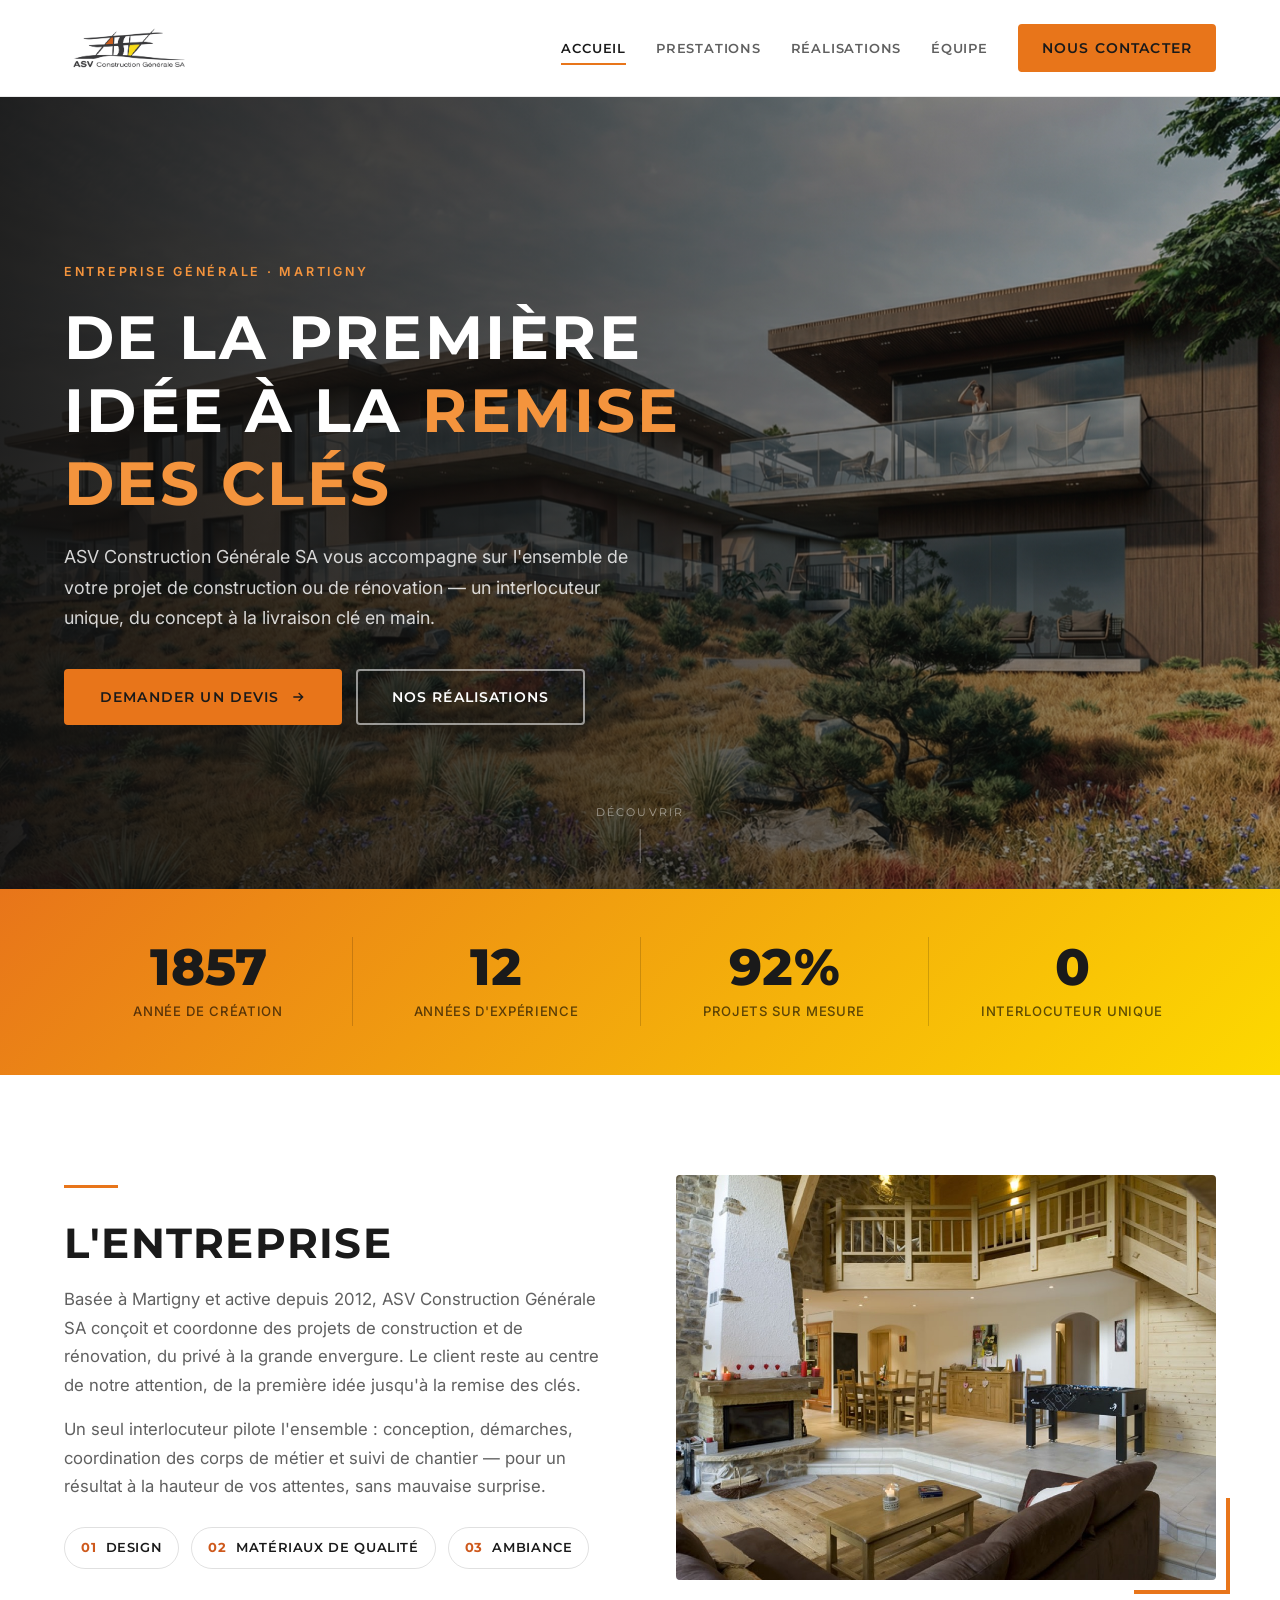
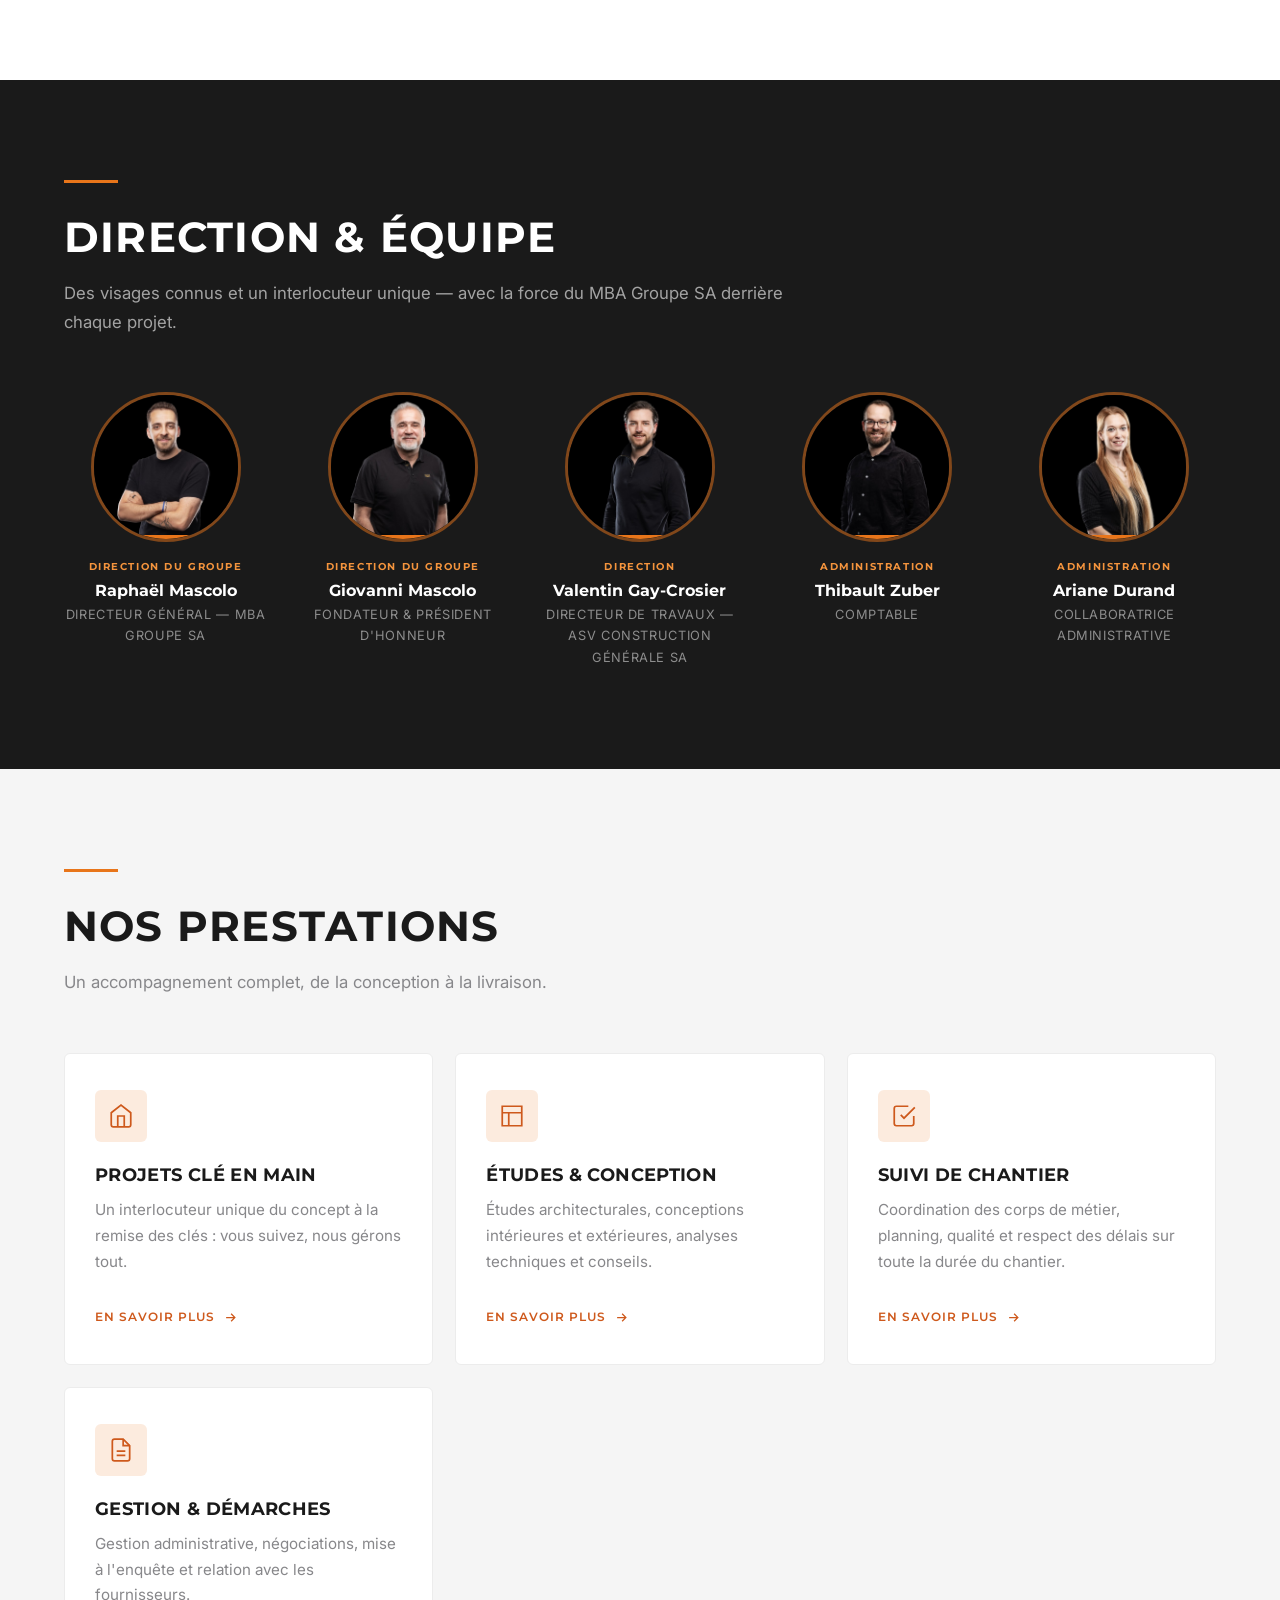
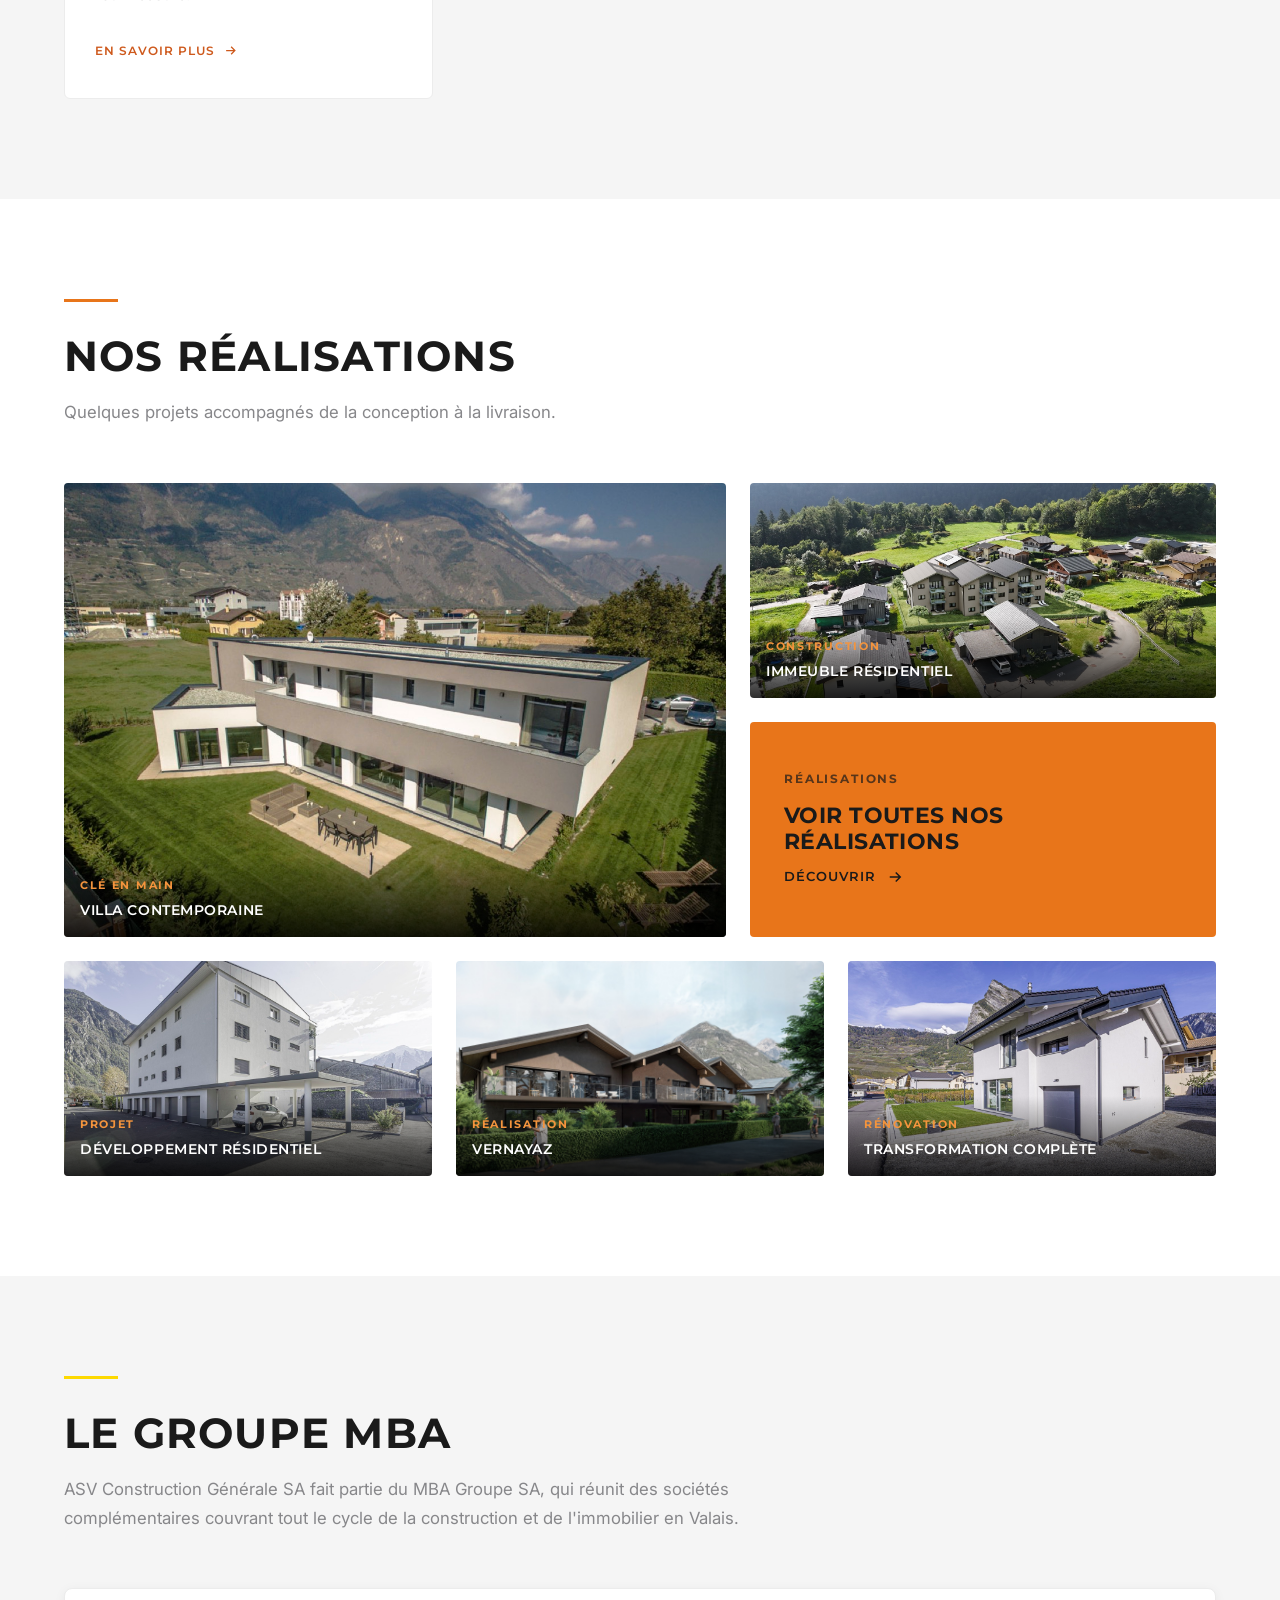
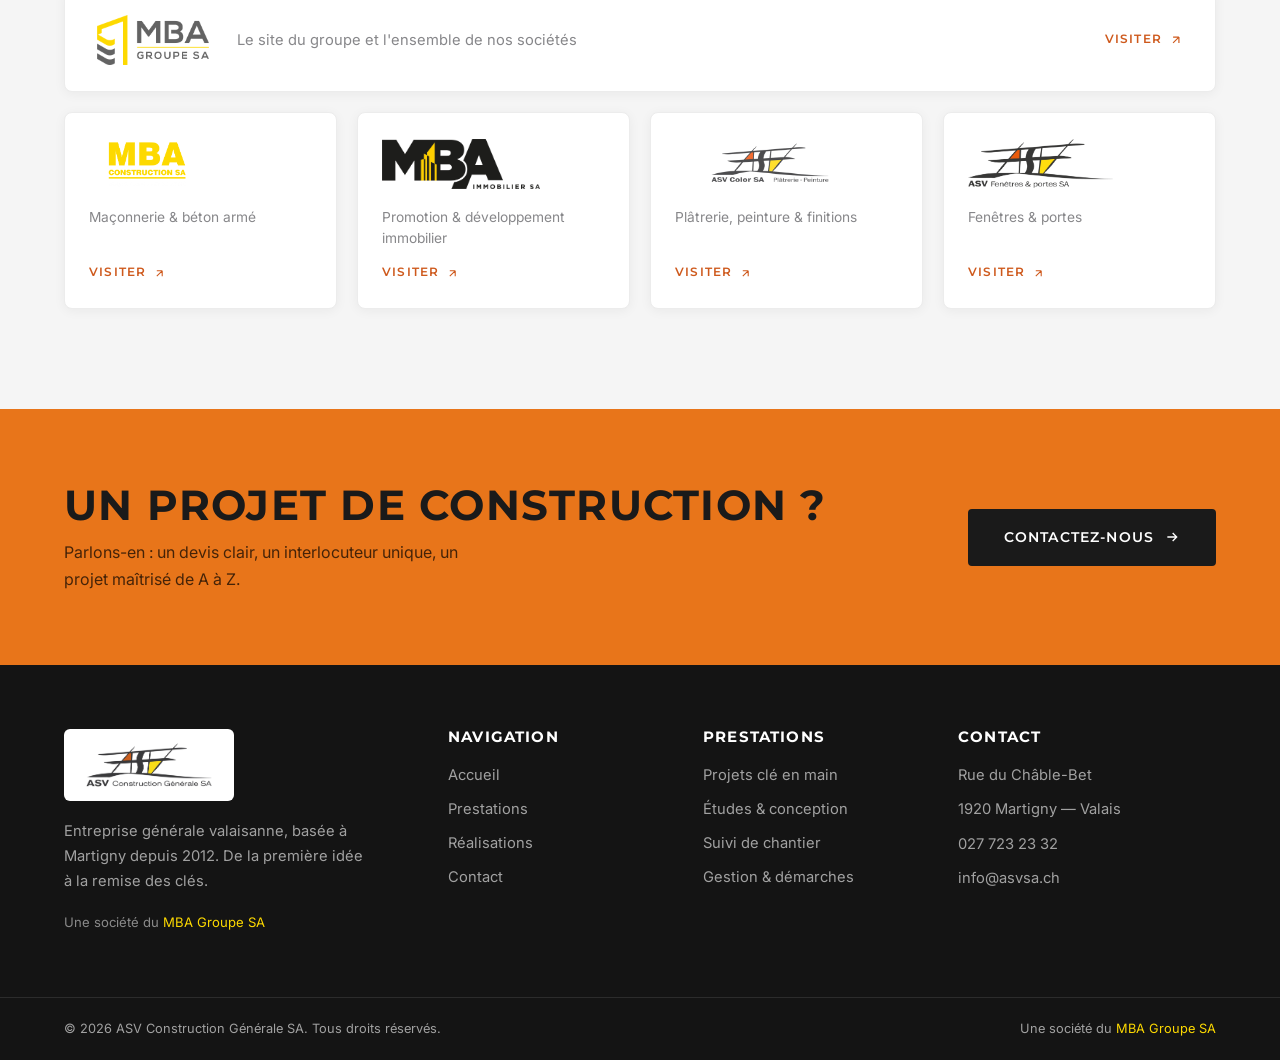
==== commit 4558b3f5: "ASV : année de création 2012 (au lieu de 2001), équipe uniforme à 5 (Raphaël, Giovanni, Valentin, Th" ====
--- a/index.html
+++ b/index.html
@@ -4,7 +4,7 @@
   <meta charset="UTF-8">
   <meta name="viewport" content="width=device-width, initial-scale=1.0">
   <title>ASV Construction Générale SA — Votre entreprise générale · Martigny</title>
-  <meta name="description" content="ASV Construction Générale SA, entreprise générale valaisanne à Martigny depuis 2001. Projets clé en main, études architecturales, suivi de chantier — de la première idée à la remise des clés. Une société du MBA Groupe SA.">
+  <meta name="description" content="ASV Construction Générale SA, entreprise générale valaisanne à Martigny depuis 2012. Projets clé en main, études architecturales, suivi de chantier — de la première idée à la remise des clés. Une société du MBA Groupe SA.">
   <link rel="icon" type="image/png" href="images/favicon.png">
   <link rel="preconnect" href="https://fonts.googleapis.com">
   <link rel="preconnect" href="https://fonts.gstatic.com" crossorigin>
@@ -49,8 +49,8 @@
     <section class="stats-band" aria-label="Chiffres clés">
       <div class="container">
         <div class="stats-band__grid">
-          <div class="stats-band__item"><div class="stats-band__num" data-count="2001">2001</div><div class="stats-band__label">Année de création</div></div>
-          <div class="stats-band__item"><div class="stats-band__num" data-count="20" data-suffix="+">20+</div><div class="stats-band__label">Années d'expérience</div></div>
+          <div class="stats-band__item"><div class="stats-band__num" data-count="2012">2012</div><div class="stats-band__label">Année de création</div></div>
+          <div class="stats-band__item"><div class="stats-band__num" data-count="14">14</div><div class="stats-band__label">Années d'expérience</div></div>
           <div class="stats-band__item"><div class="stats-band__num" data-count="100" data-suffix="%">100%</div><div class="stats-band__label">Projets sur mesure</div></div>
           <div class="stats-band__item"><div class="stats-band__num" data-count="1">1</div><div class="stats-band__label">Interlocuteur unique</div></div>
         </div>
@@ -64,7 +64,7 @@
           <div class="split__text">
             <span class="accent-line"></span>
             <h2>L'entreprise</h2>
-            <p>Basée à Martigny et active depuis 2001, ASV Construction Générale SA conçoit et coordonne des projets de construction et de rénovation, du privé à la grande envergure. Le client reste au centre de notre attention, de la première idée jusqu'à la remise des clés.</p>
+            <p>Basée à Martigny et active depuis 2012, ASV Construction Générale SA conçoit et coordonne des projets de construction et de rénovation, du privé à la grande envergure. Le client reste au centre de notre attention, de la première idée jusqu'à la remise des clés.</p>
             <p>Un seul interlocuteur pilote l'ensemble : conception, démarches, coordination des corps de métier et suivi de chantier — pour un résultat à la hauteur de vos attentes, sans mauvaise surprise.</p>
             <ul class="pill-values">
               <li><b>01</b>&nbsp; Design</li>
@@ -85,14 +85,6 @@
           <h2>Direction &amp; équipe</h2>
           <p class="section-head__sub">Des visages connus et un interlocuteur unique — avec la force du MBA Groupe SA derrière chaque projet.</p>
         </div>
-        <div class="team-lead reveal">
-          <div class="team-lead__photo"><img src="images/valentin.jpg" alt="Valentin Gay-Crosier, Directeur de Travaux — ASV Construction Générale SA"></div>
-          <div>
-            <h3>Valentin Gay-Crosier</h3>
-            <p class="team-lead__role">Directeur de Travaux — ASV Construction Générale SA</p>
-            <p class="team-lead__text">Valentin pilote vos projets de bout en bout : études, démarches, coordination des corps de métier et suivi de chantier. C'est lui, votre interlocuteur unique — de la première idée jusqu'à la remise des clés.</p>
-          </div>
-        </div>
         <div class="team-grid reveal">
           <div class="team-member">
             <div class="team-member__photo"><img src="images/raphael.jpg" alt="Raphaël Mascolo"></div>
@@ -105,6 +97,12 @@
             <span class="team-member__k">Direction du groupe</span>
             <h3>Giovanni Mascolo</h3>
             <p>Fondateur &amp; Président d'honneur</p>
+          </div>
+          <div class="team-member">
+            <div class="team-member__photo"><img src="images/valentin.jpg" alt="Valentin Gay-Crosier"></div>
+            <span class="team-member__k">Direction</span>
+            <h3>Valentin Gay-Crosier</h3>
+            <p>Directeur de Travaux — ASV Construction Générale SA</p>
           </div>
           <div class="team-member">
             <div class="team-member__photo"><img src="images/thibault.jpg" alt="Thibault Zuber"></div>
@@ -235,7 +233,7 @@
       <div class="footer-grid">
         <div class="footer-brand">
           <img src="images/logo-asv-construction.png" alt="ASV Construction Générale SA" style="background:#fff;padding:8px 12px;border-radius:6px;">
-          <p>Entreprise générale valaisanne, basée à Martigny depuis 2001. De la première idée à la remise des clés.</p>
+          <p>Entreprise générale valaisanne, basée à Martigny depuis 2012. De la première idée à la remise des clés.</p>
           <p class="endorse">Une société du <a href="https://www.mba-groupe.ch/" target="_blank" rel="noopener">MBA Groupe SA</a></p>
         </div>
         <div>
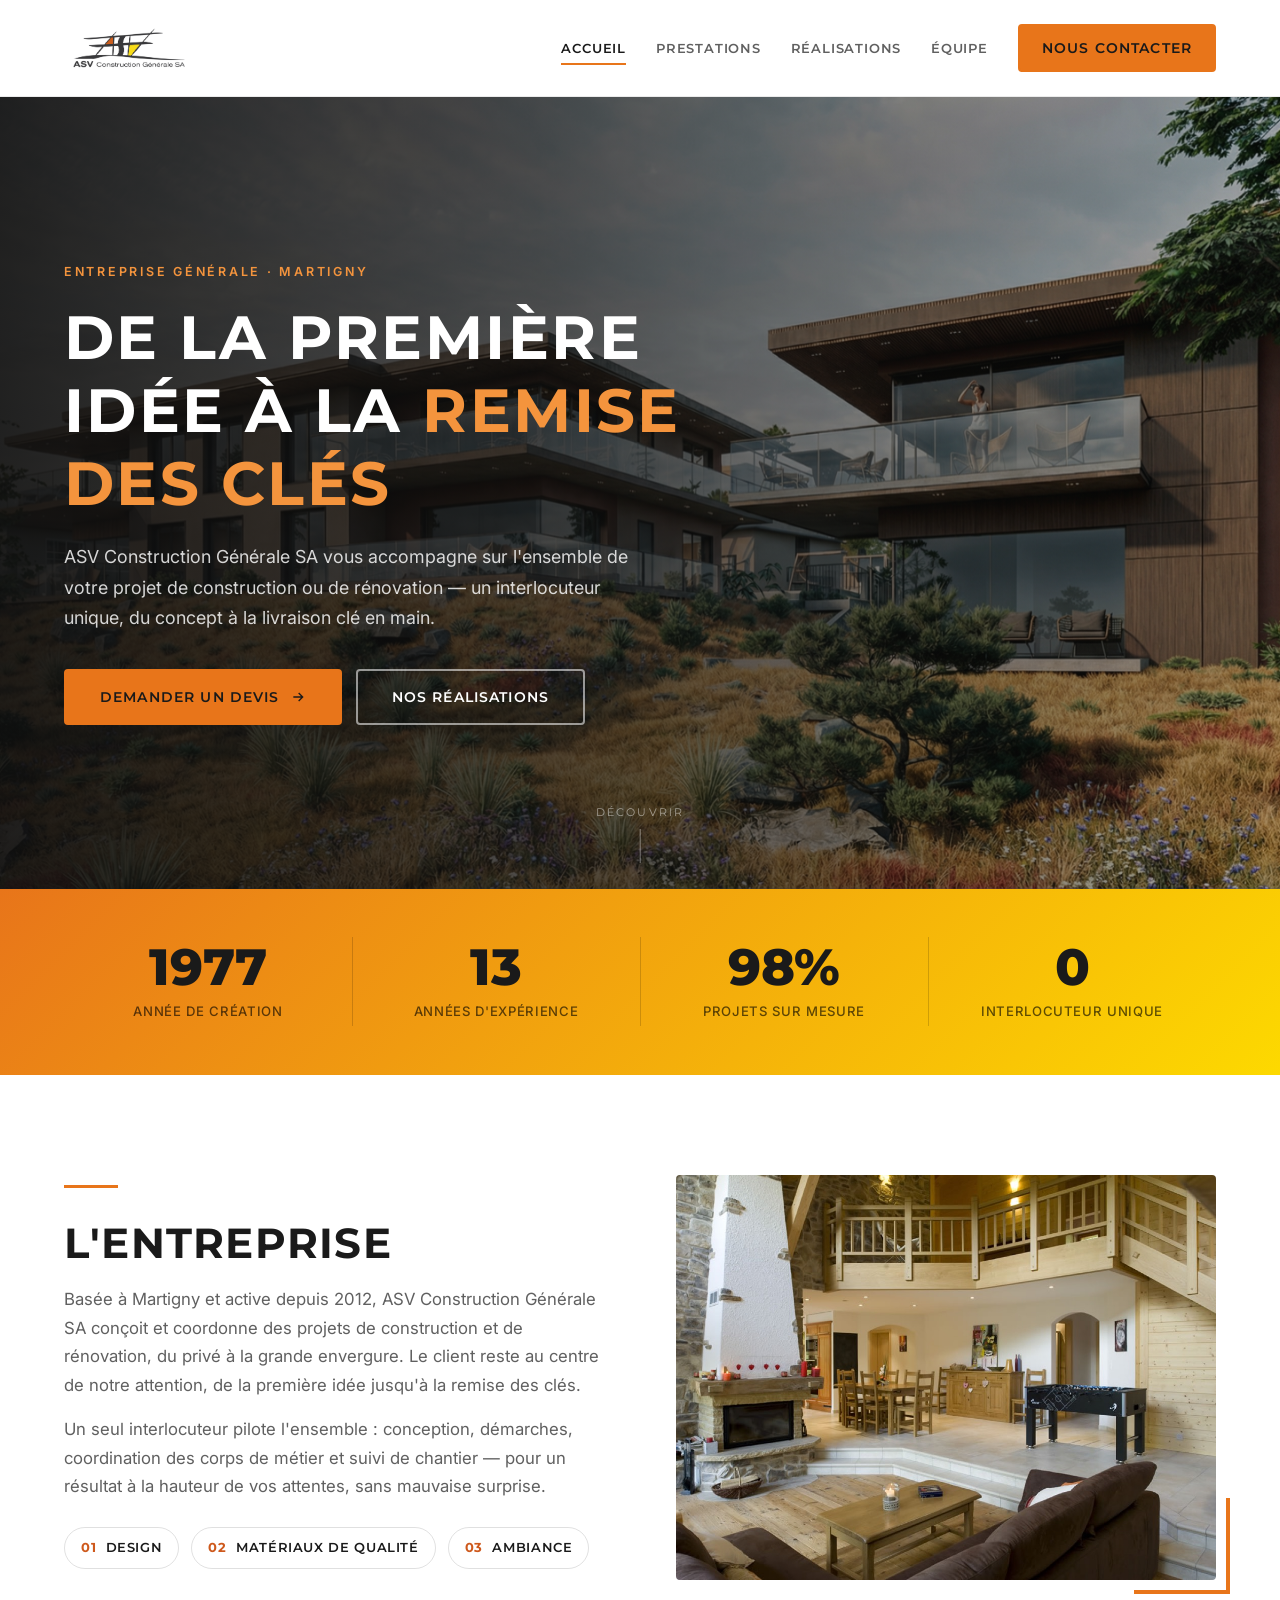
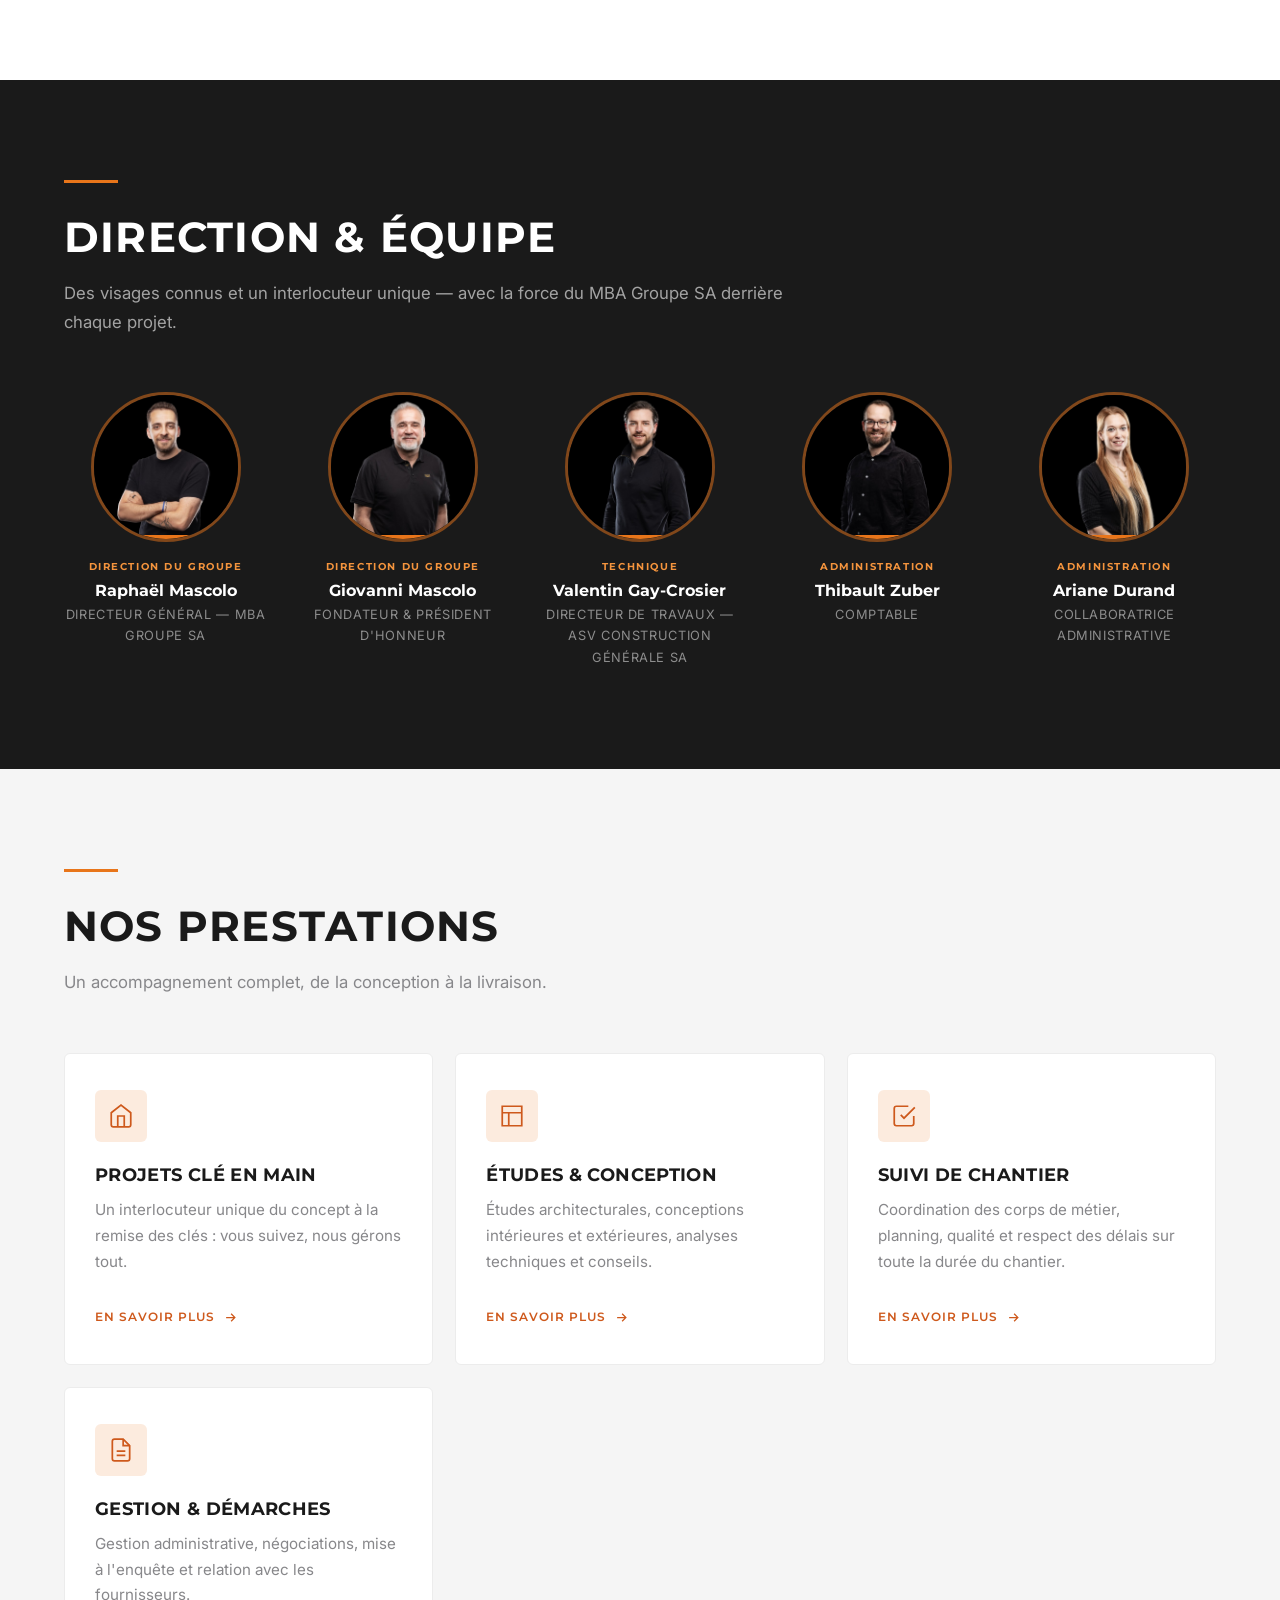
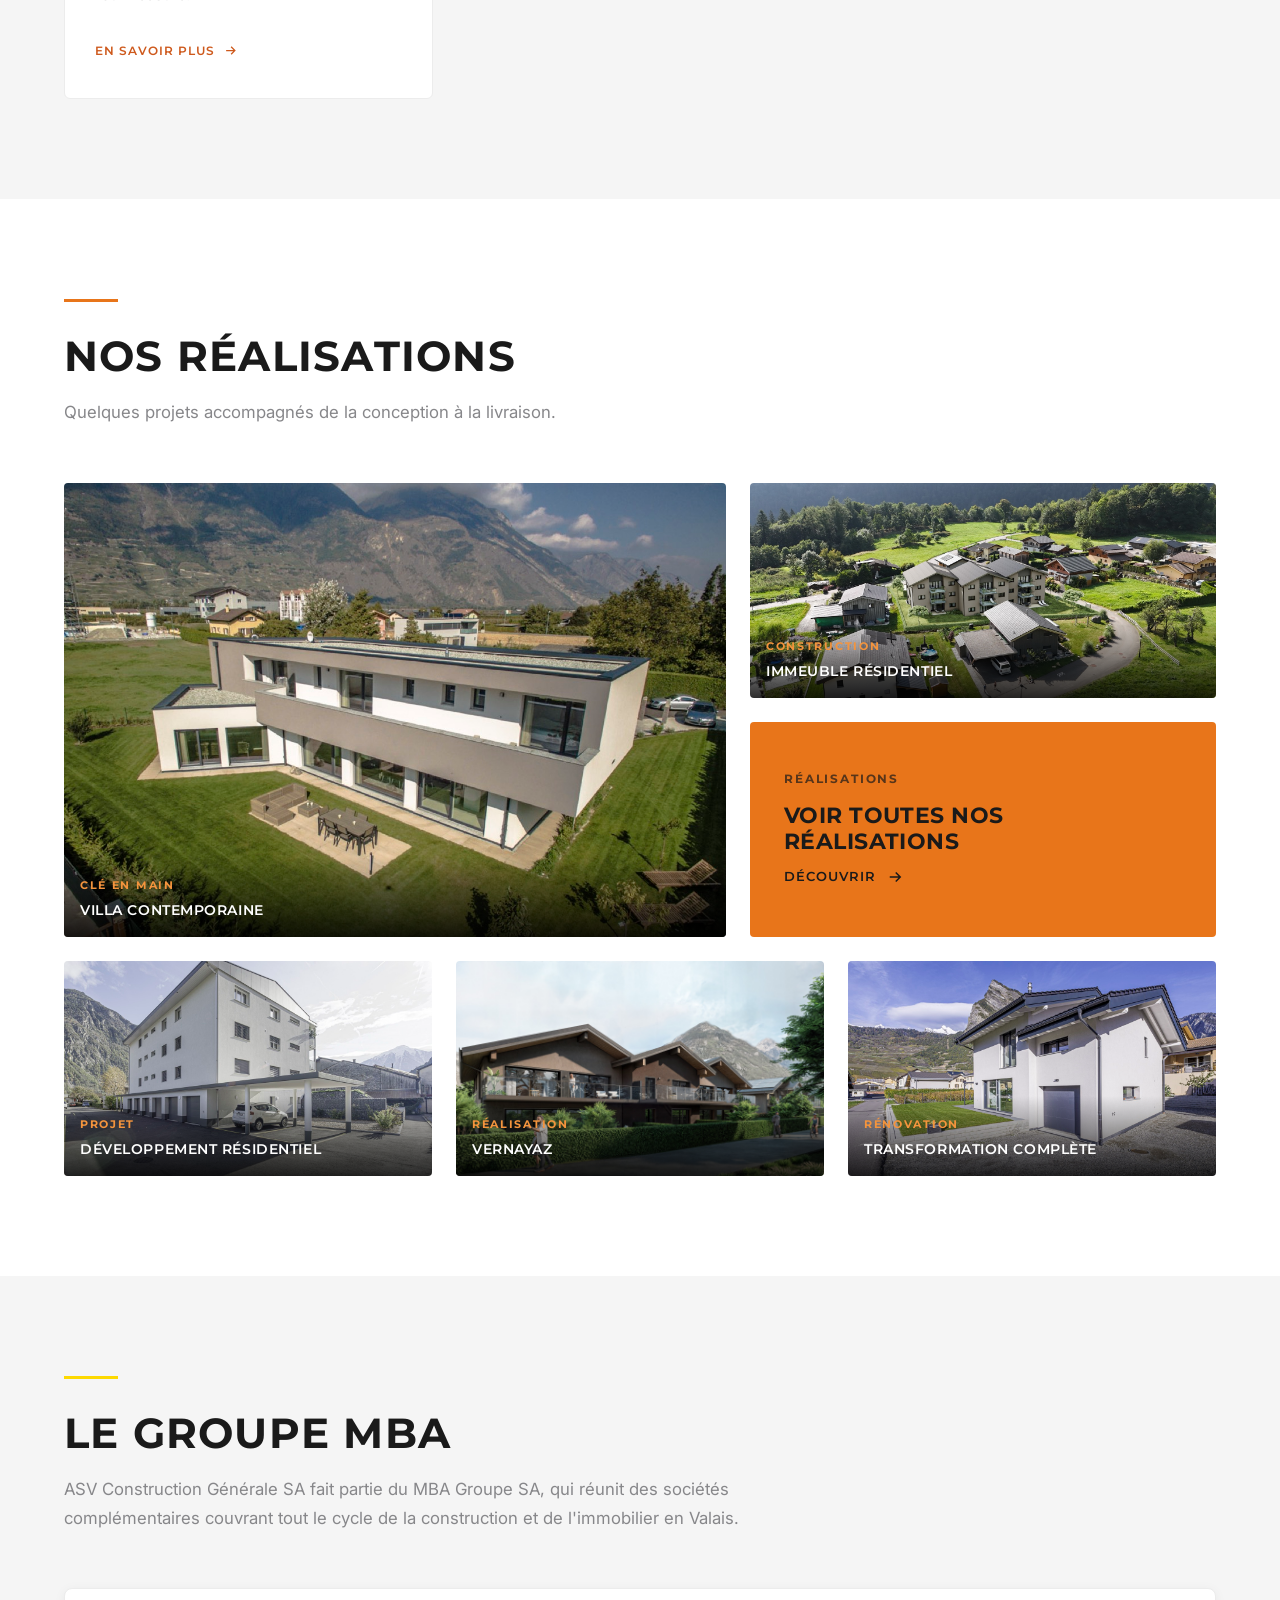
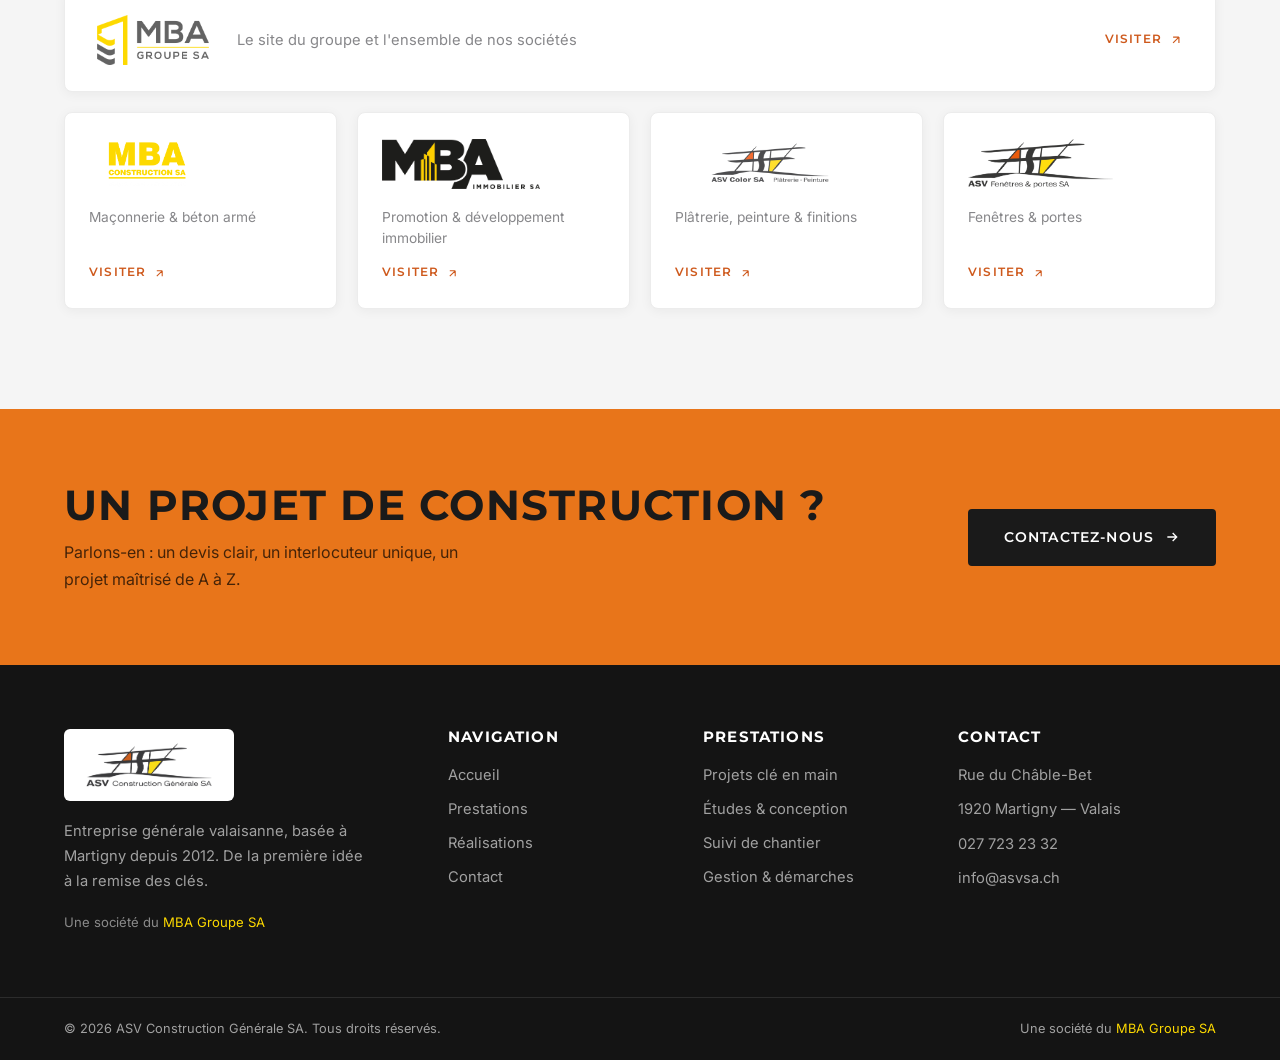
==== commit 97a21fa4: "ASV : Valentin rattaché à la Technique (au lieu de Direction) Co-Authored-By: Claude Fable 5 <norepl" ====
--- a/index.html
+++ b/index.html
@@ -100,7 +100,7 @@
           </div>
           <div class="team-member">
             <div class="team-member__photo"><img src="images/valentin.jpg" alt="Valentin Gay-Crosier"></div>
-            <span class="team-member__k">Direction</span>
+            <span class="team-member__k">Technique</span>
             <h3>Valentin Gay-Crosier</h3>
             <p>Directeur de Travaux — ASV Construction Générale SA</p>
           </div>
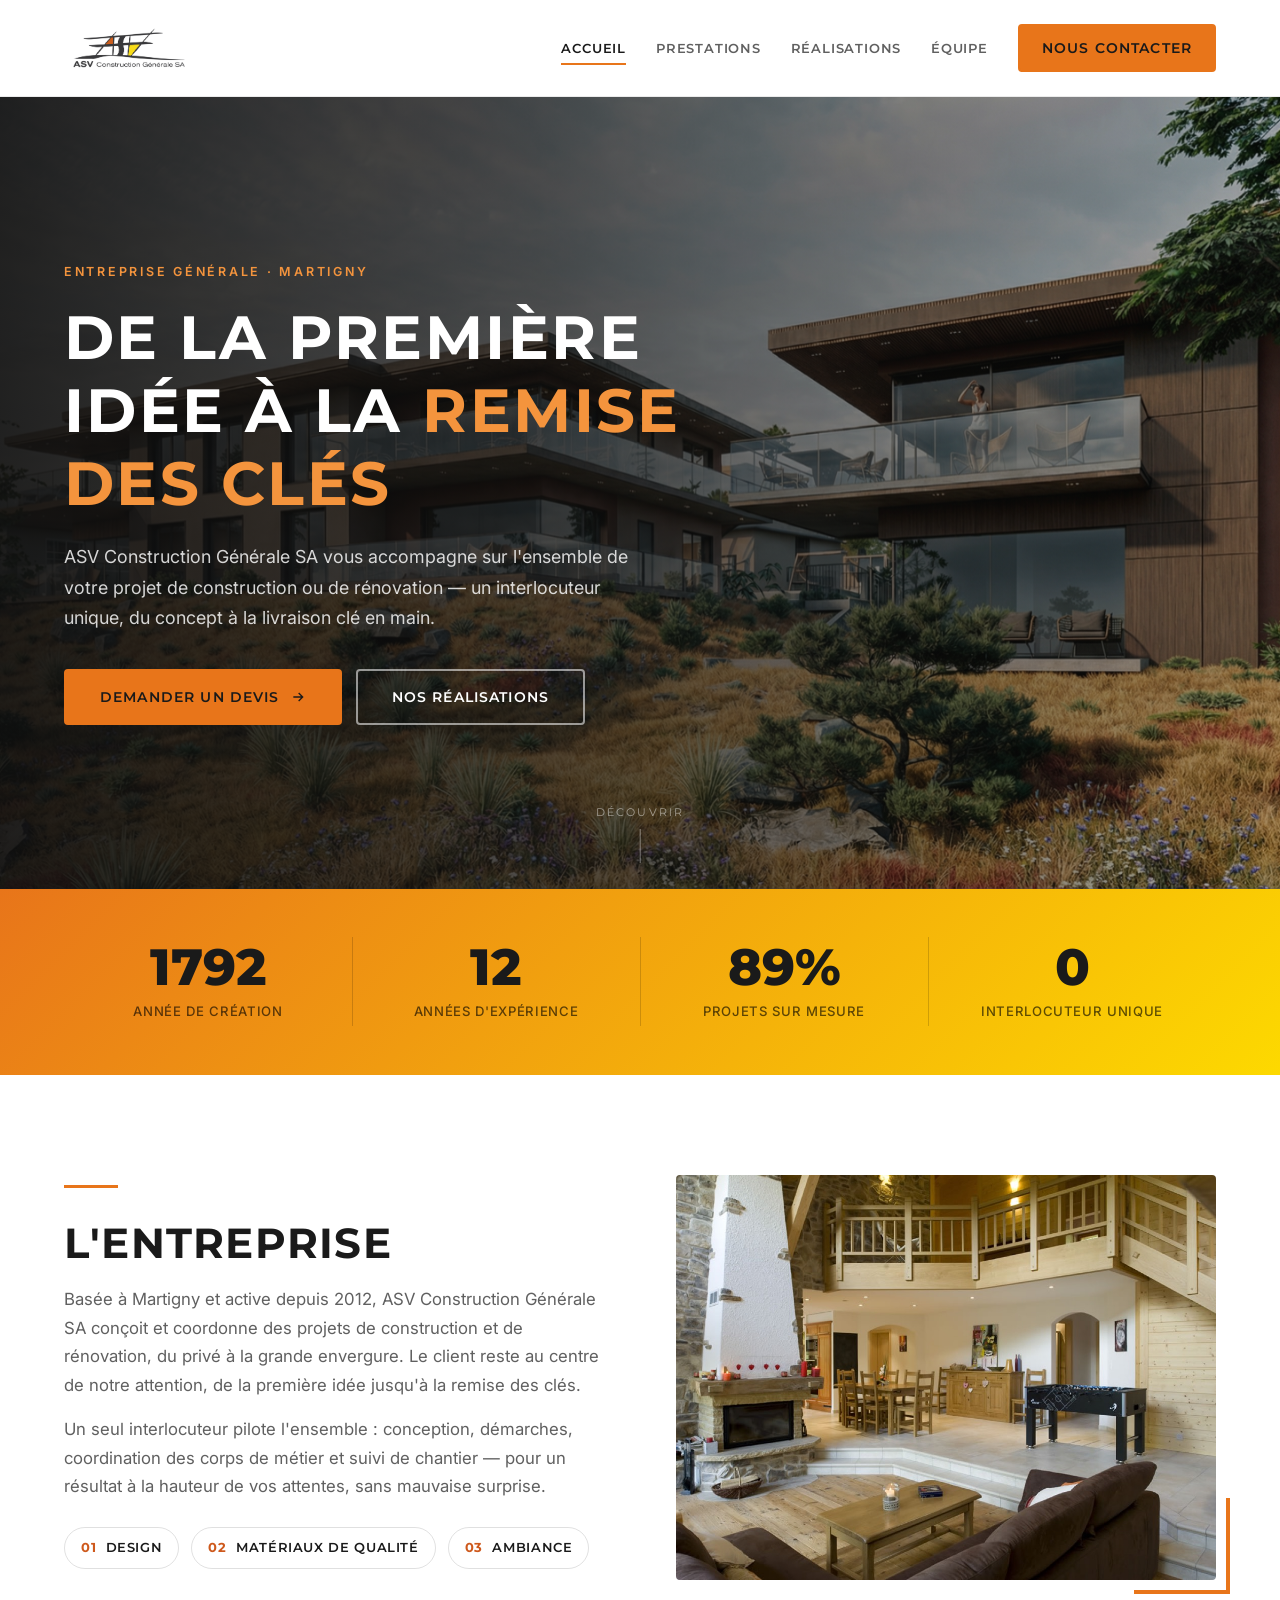
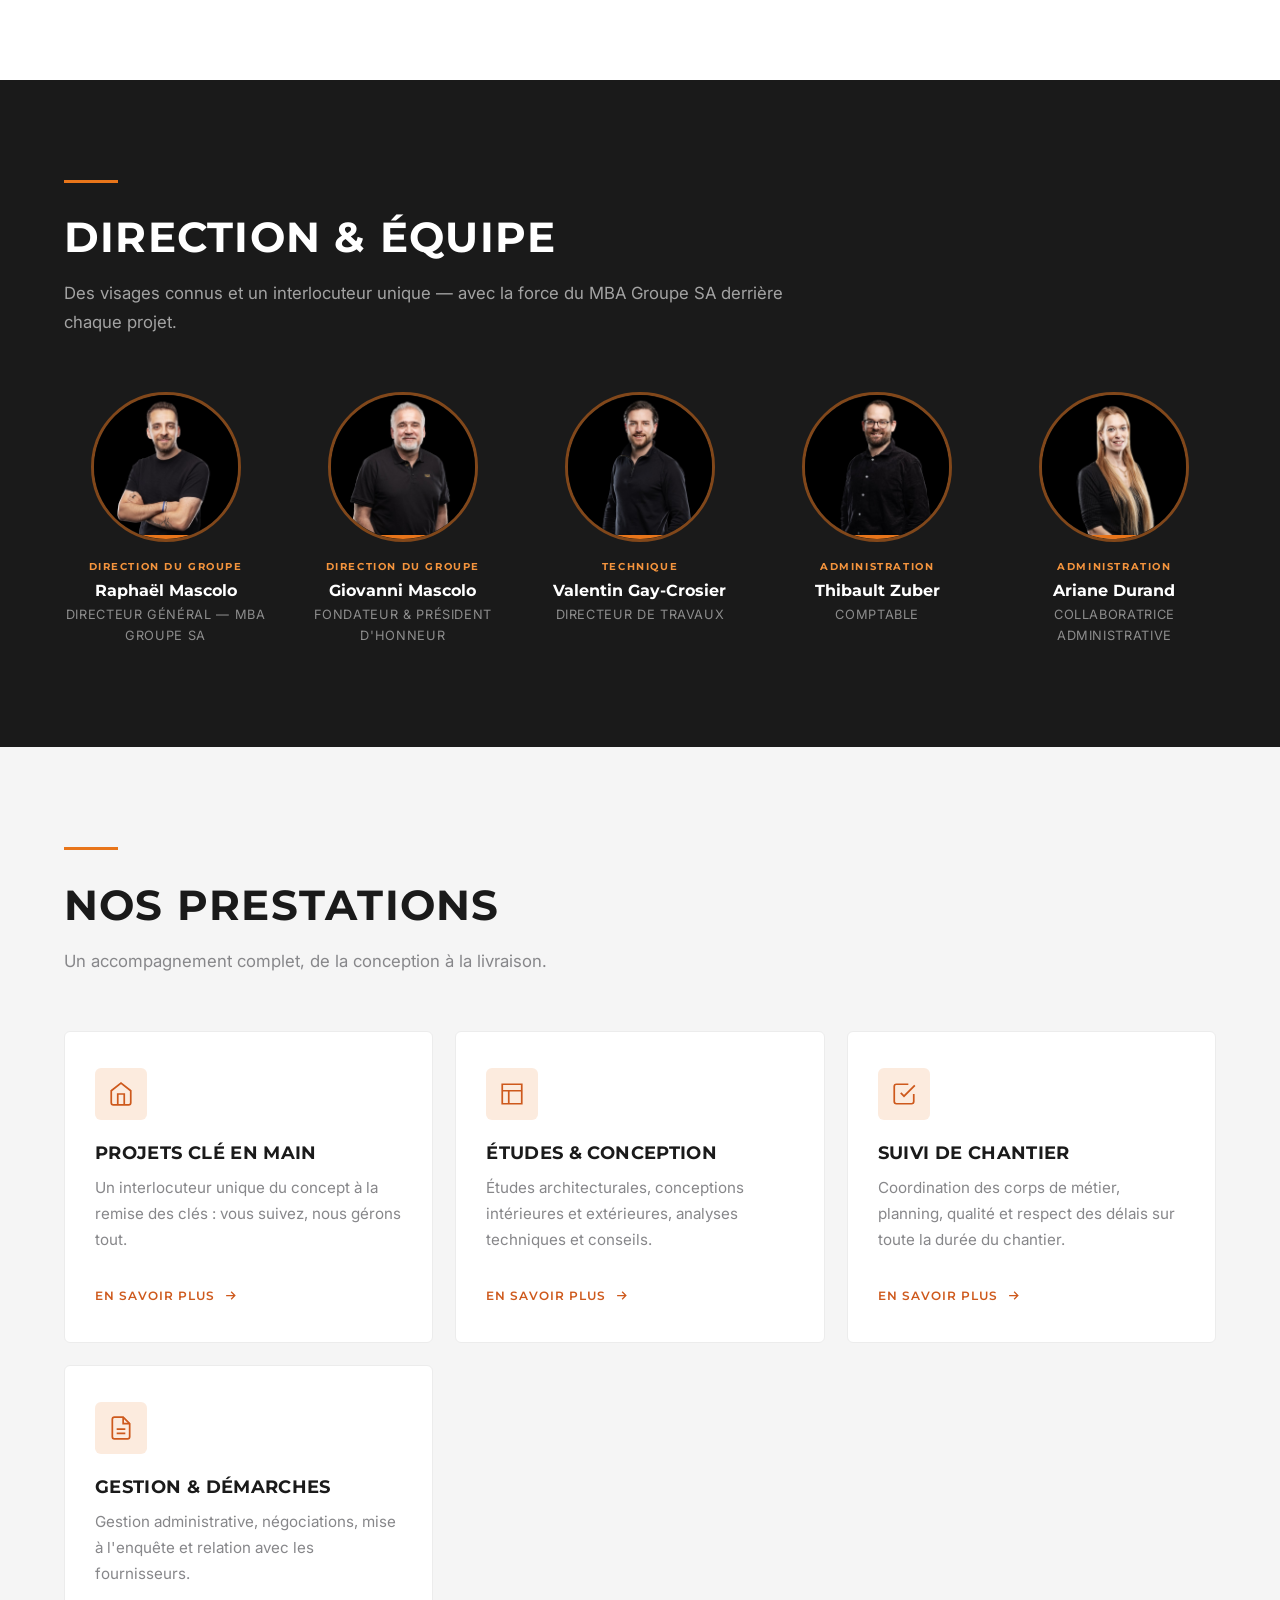
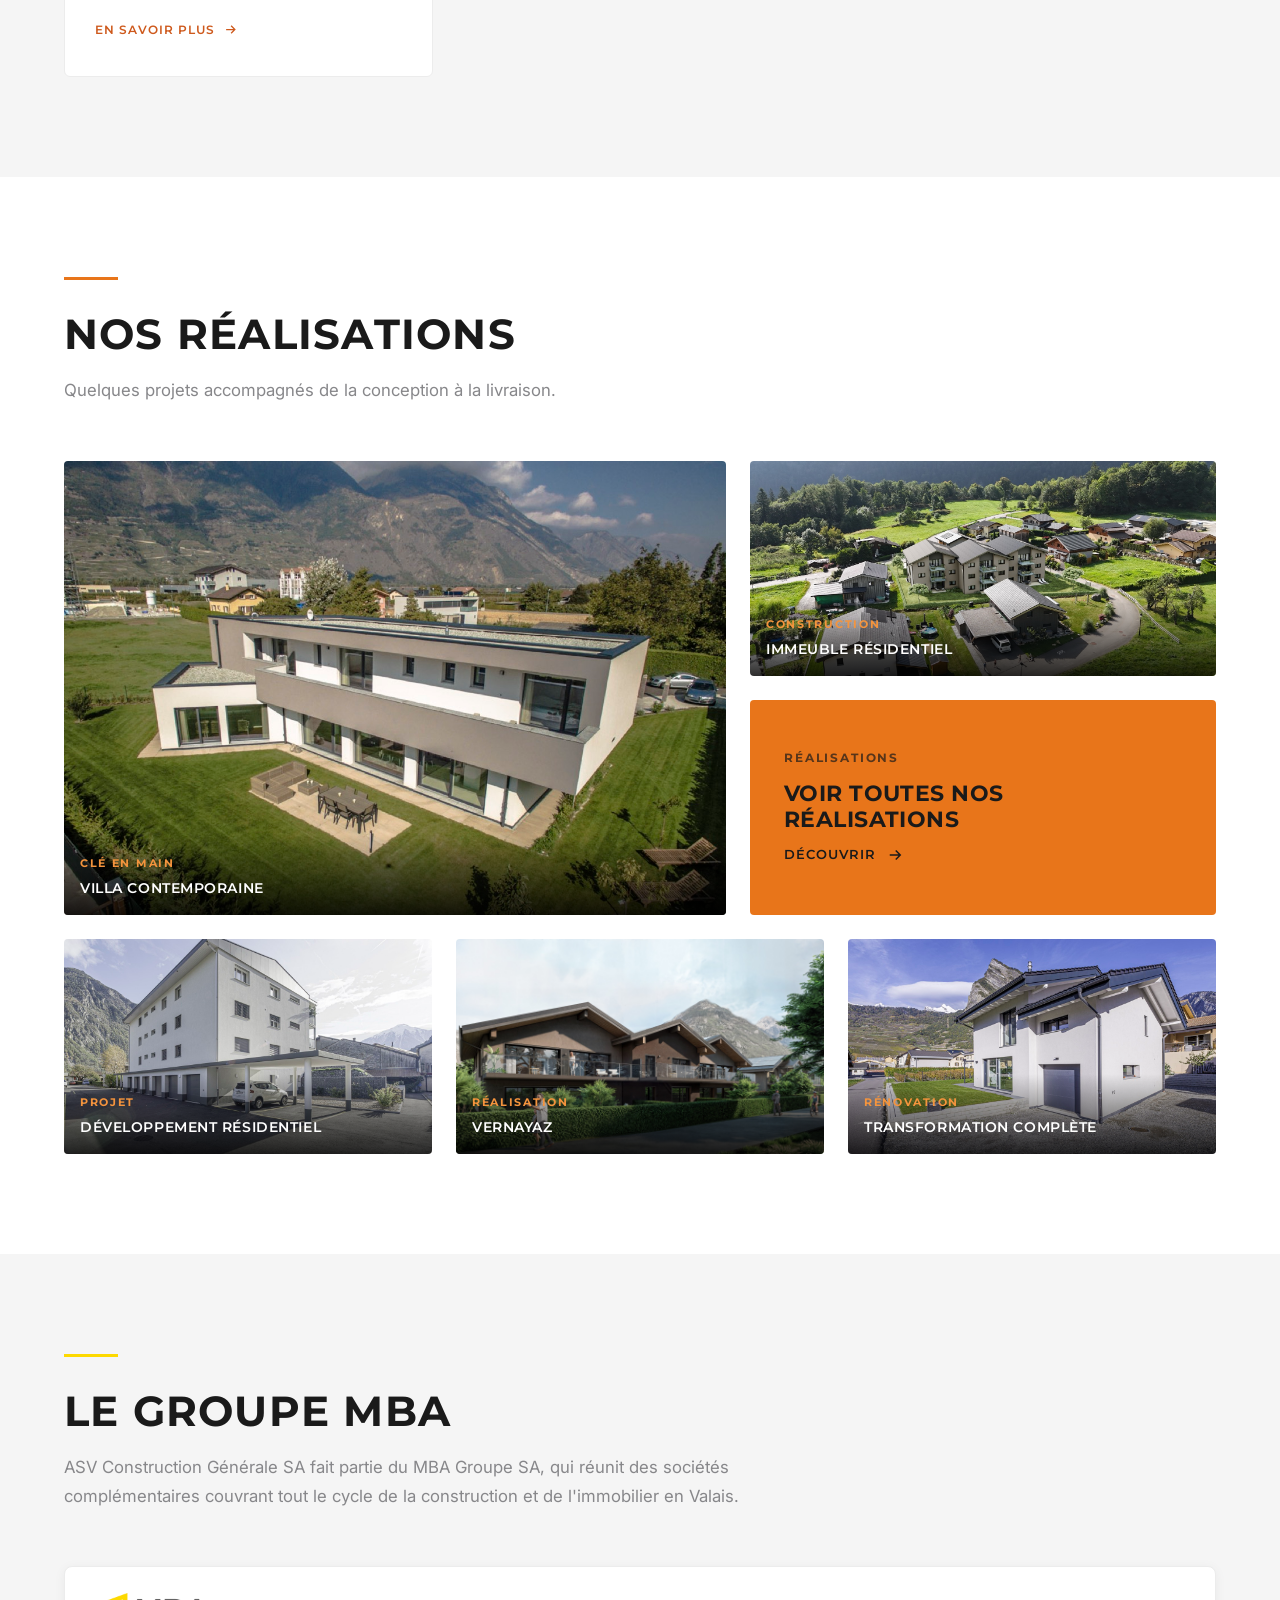
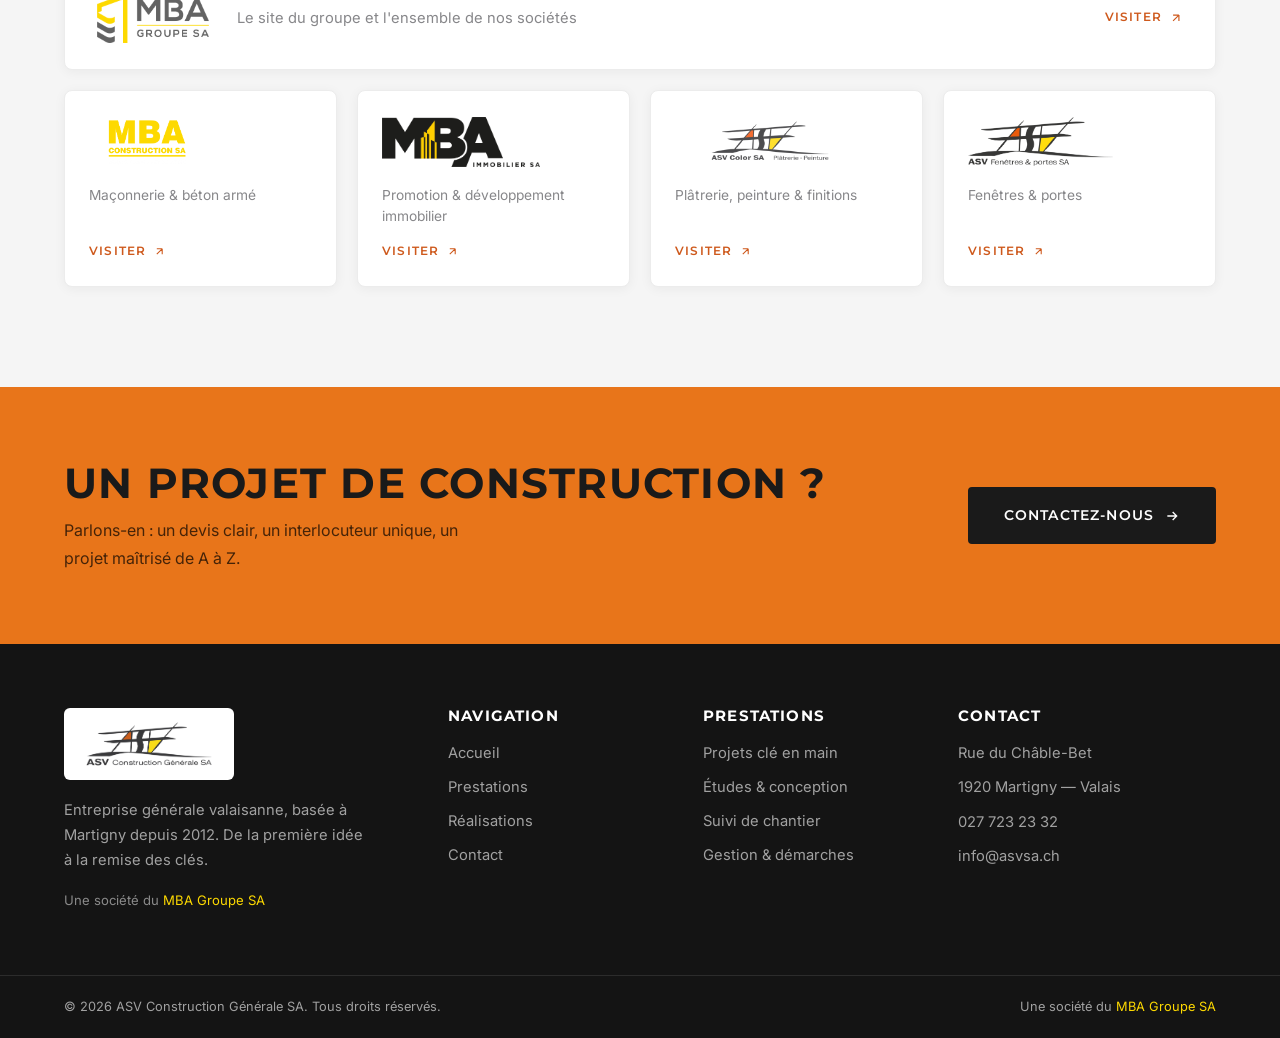
==== commit 947a954d: "ASV : Valentin — titre « Directeur de Travaux » sans la mention de la société Co-Authored-By: Claude" ====
--- a/index.html
+++ b/index.html
@@ -102,7 +102,7 @@
             <div class="team-member__photo"><img src="images/valentin.jpg" alt="Valentin Gay-Crosier"></div>
             <span class="team-member__k">Technique</span>
             <h3>Valentin Gay-Crosier</h3>
-            <p>Directeur de Travaux — ASV Construction Générale SA</p>
+            <p>Directeur de Travaux</p>
           </div>
           <div class="team-member">
             <div class="team-member__photo"><img src="images/thibault.jpg" alt="Thibault Zuber"></div>
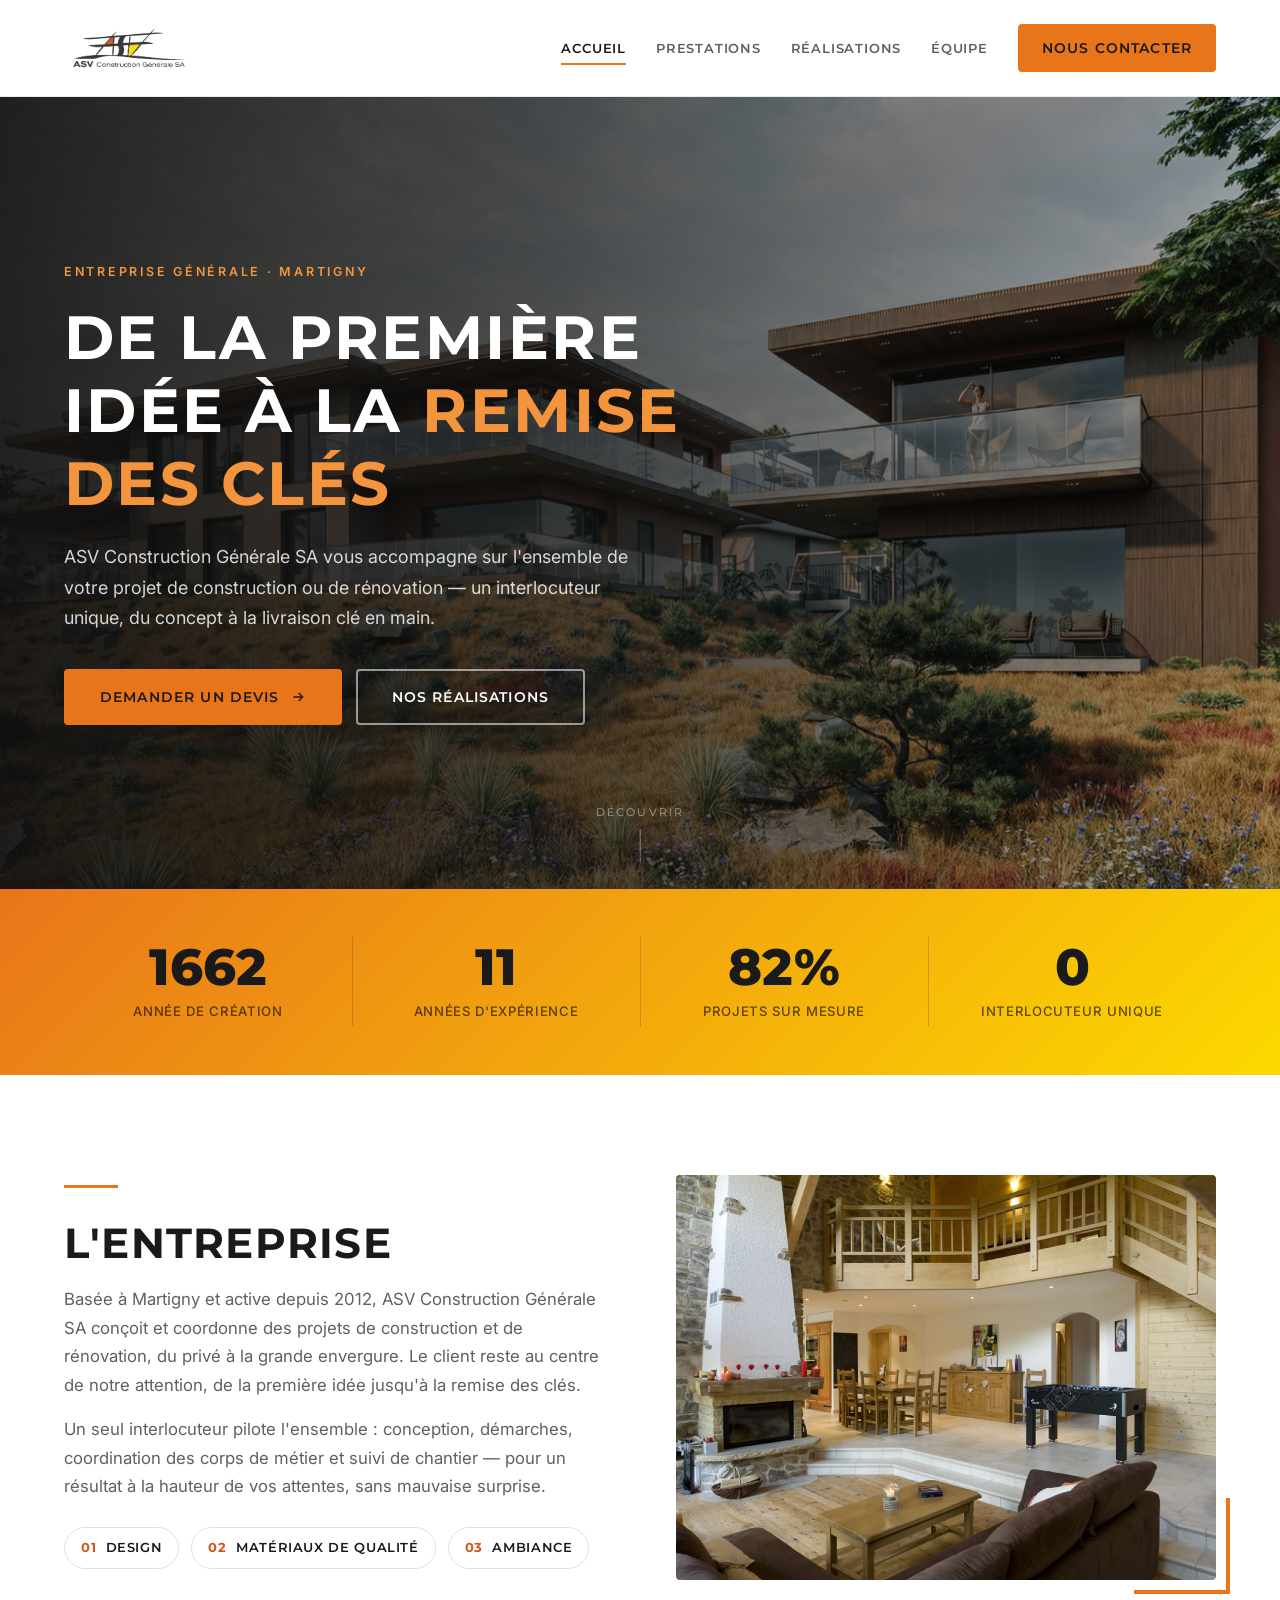
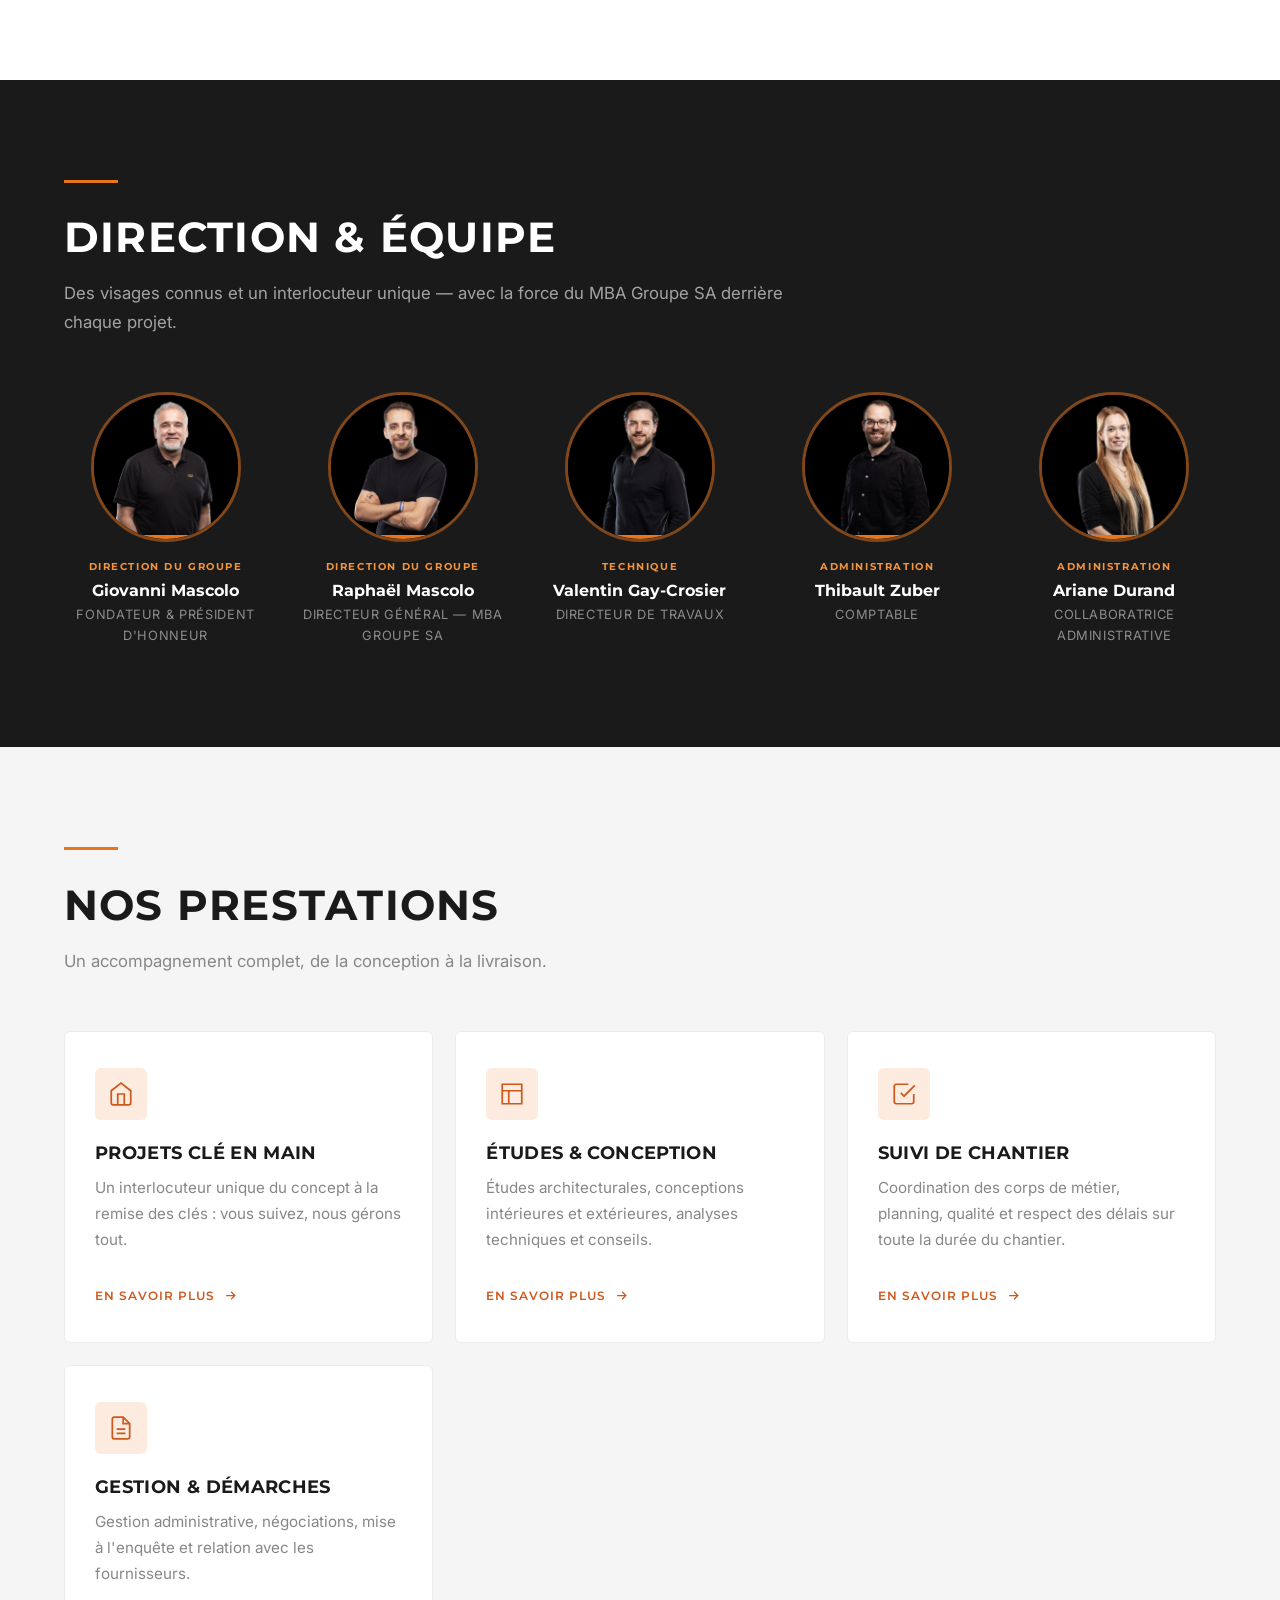
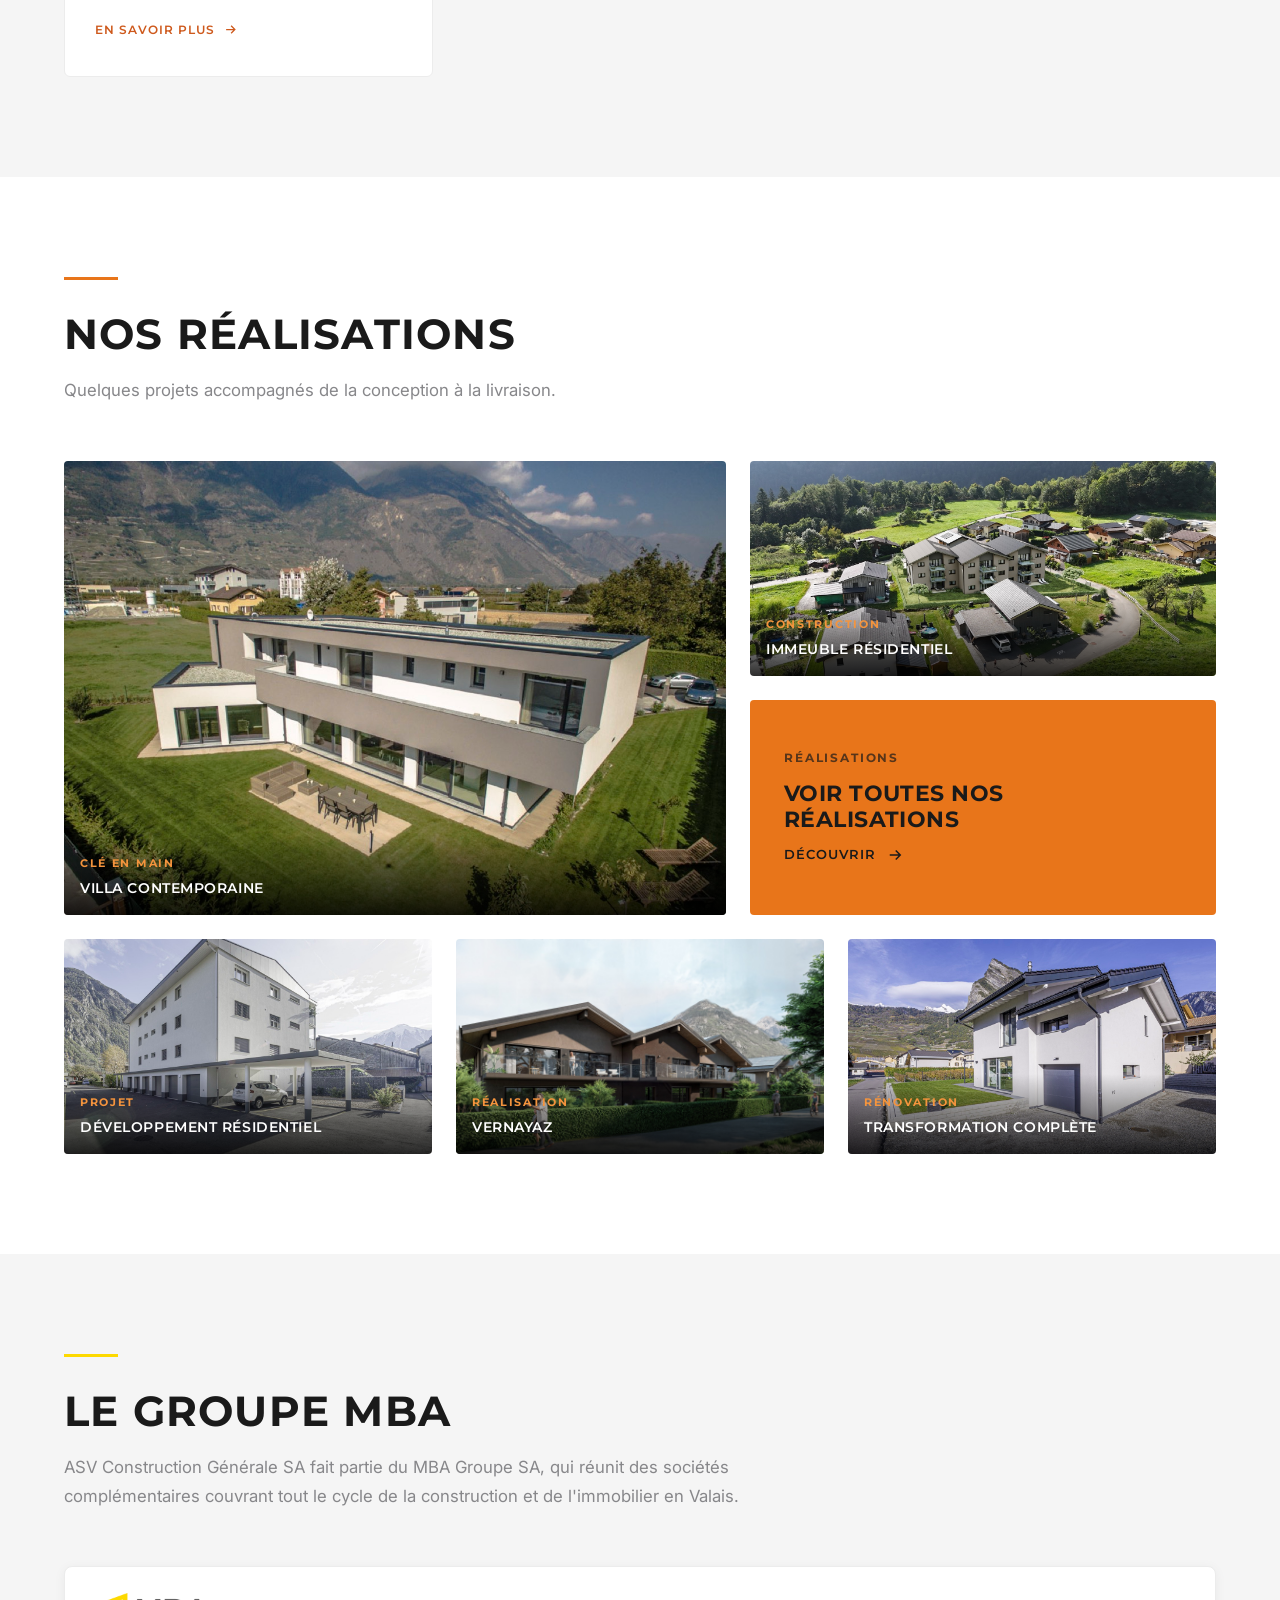
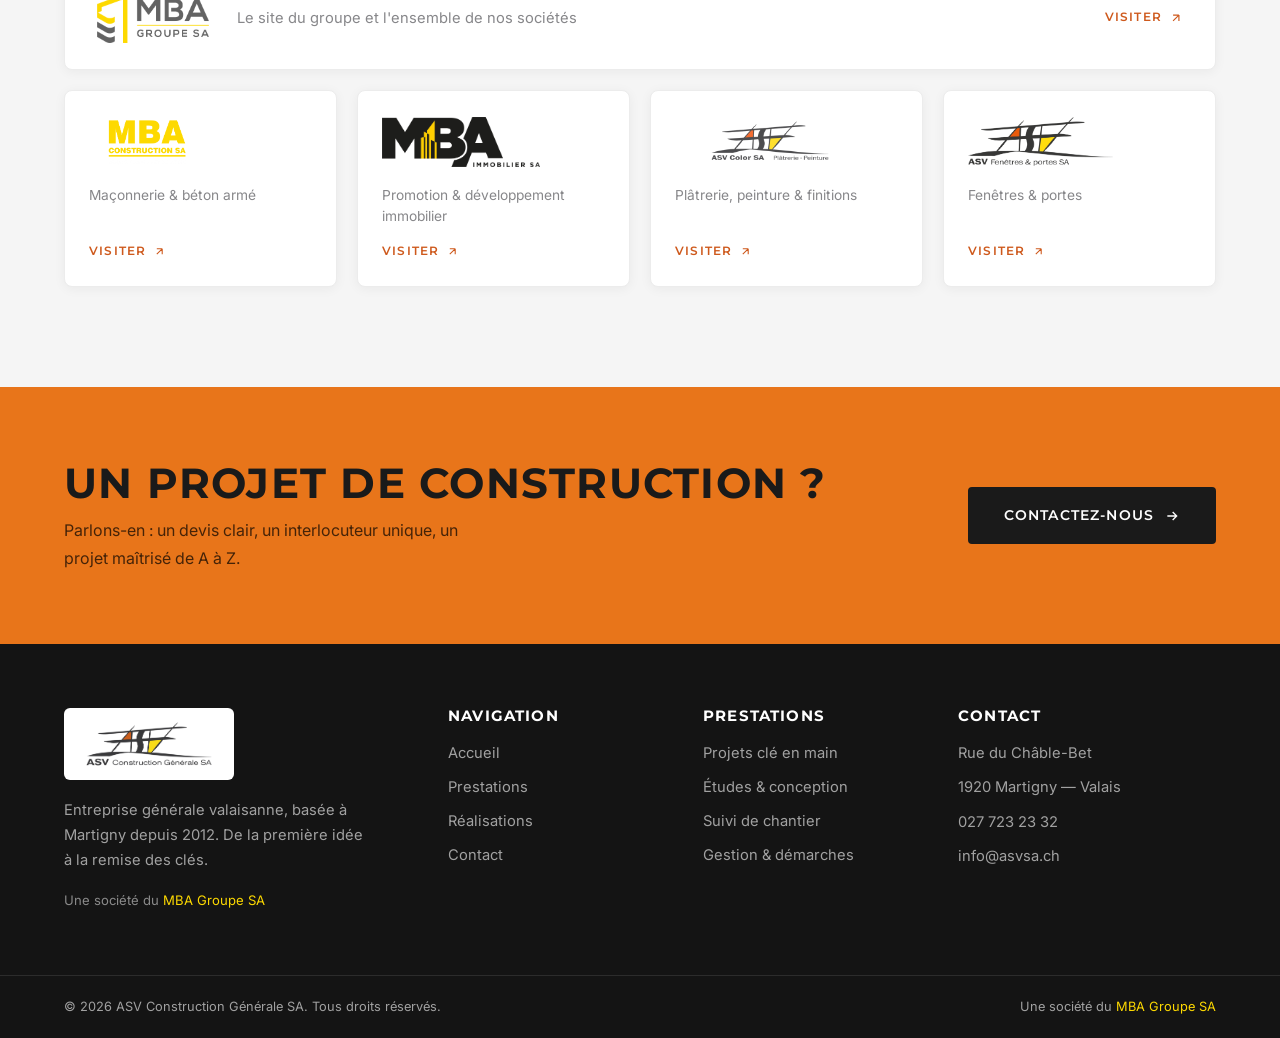
==== commit 3a6a65ba: "Équipe : Giovanni Mascolo avant Raphaël Mascolo Co-Authored-By: Claude Fable 5 <noreply@anthropic.co" ====
--- a/index.html
+++ b/index.html
@@ -87,16 +87,16 @@
         </div>
         <div class="team-grid reveal">
           <div class="team-member">
+            <div class="team-member__photo"><img src="images/giovanni.jpg" alt="Giovanni Mascolo"></div>
+            <span class="team-member__k">Direction du groupe</span>
+            <h3>Giovanni Mascolo</h3>
+            <p>Fondateur &amp; Président d'honneur</p>
+          </div>
+          <div class="team-member">
             <div class="team-member__photo"><img src="images/raphael.jpg" alt="Raphaël Mascolo"></div>
             <span class="team-member__k">Direction du groupe</span>
             <h3>Raphaël Mascolo</h3>
             <p>Directeur Général — MBA Groupe SA</p>
-          </div>
-          <div class="team-member">
-            <div class="team-member__photo"><img src="images/giovanni.jpg" alt="Giovanni Mascolo"></div>
-            <span class="team-member__k">Direction du groupe</span>
-            <h3>Giovanni Mascolo</h3>
-            <p>Fondateur &amp; Président d'honneur</p>
           </div>
           <div class="team-member">
             <div class="team-member__photo"><img src="images/valentin.jpg" alt="Valentin Gay-Crosier"></div>
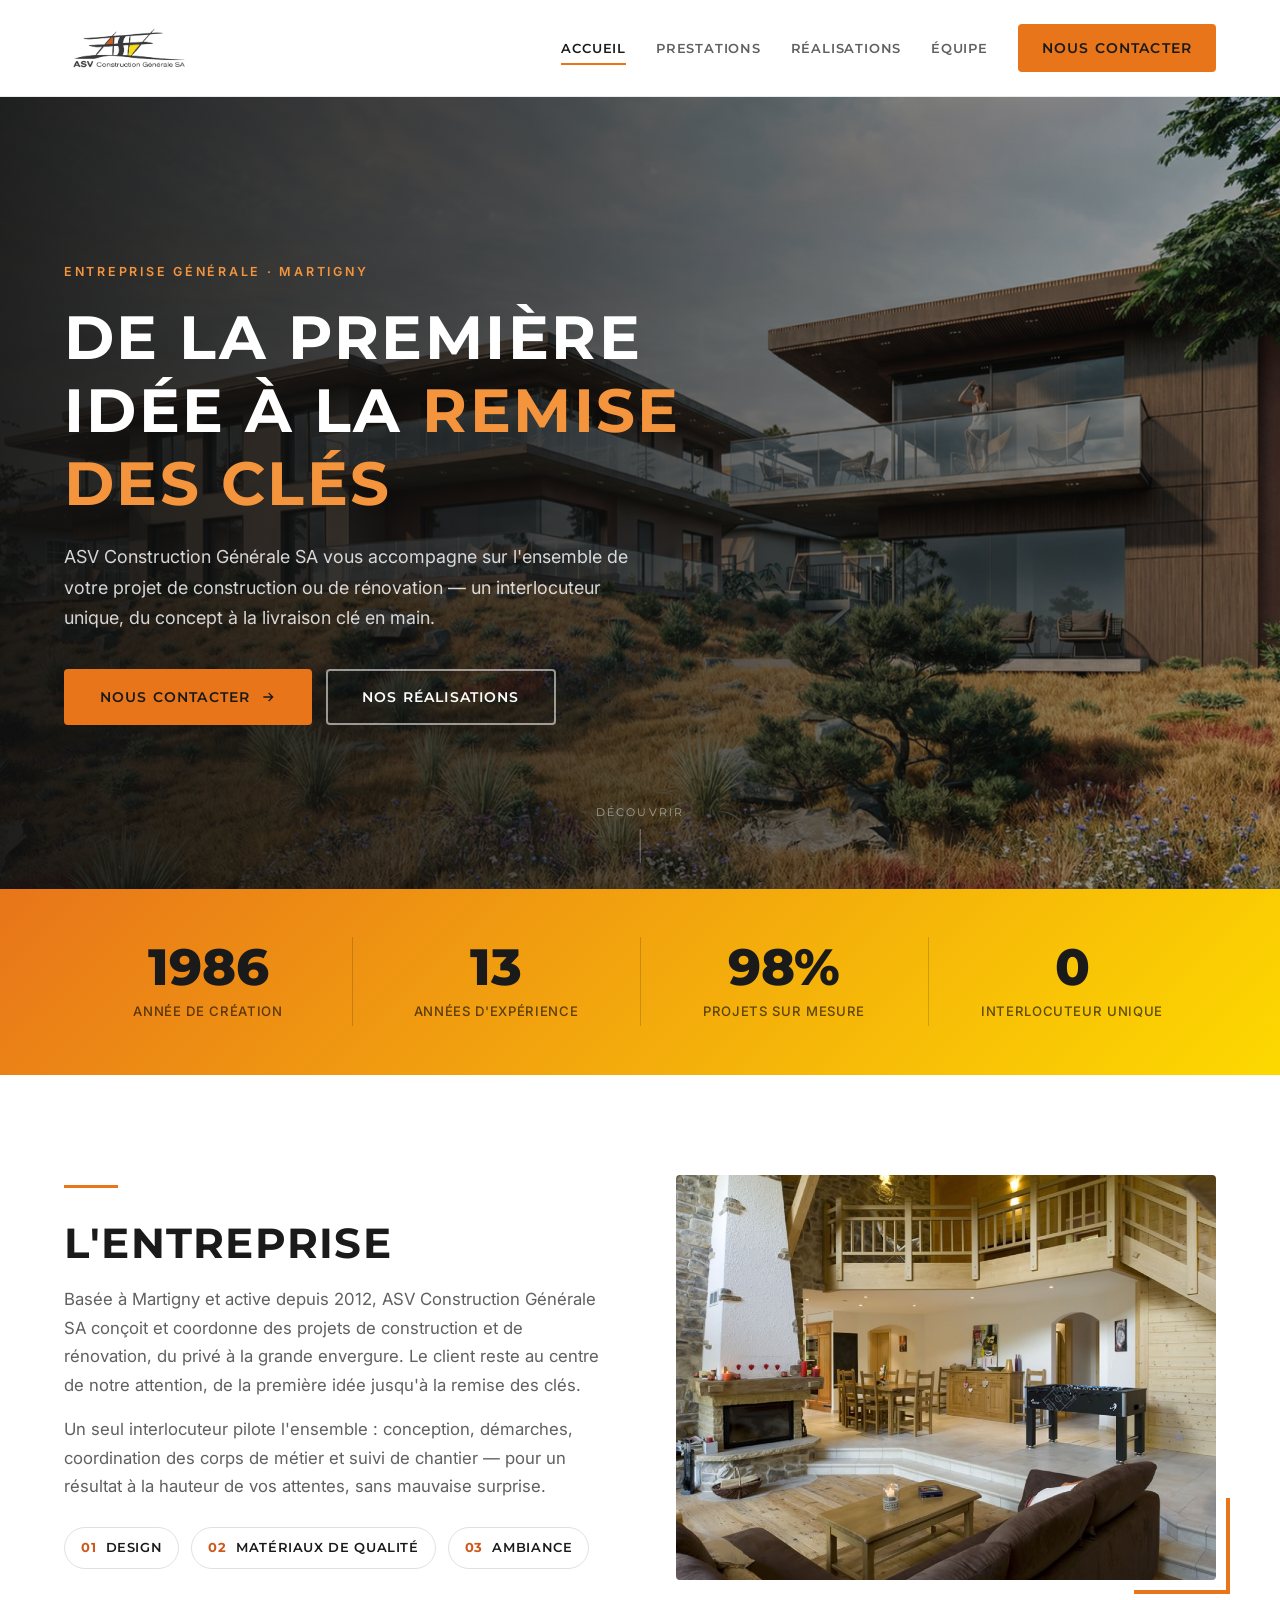
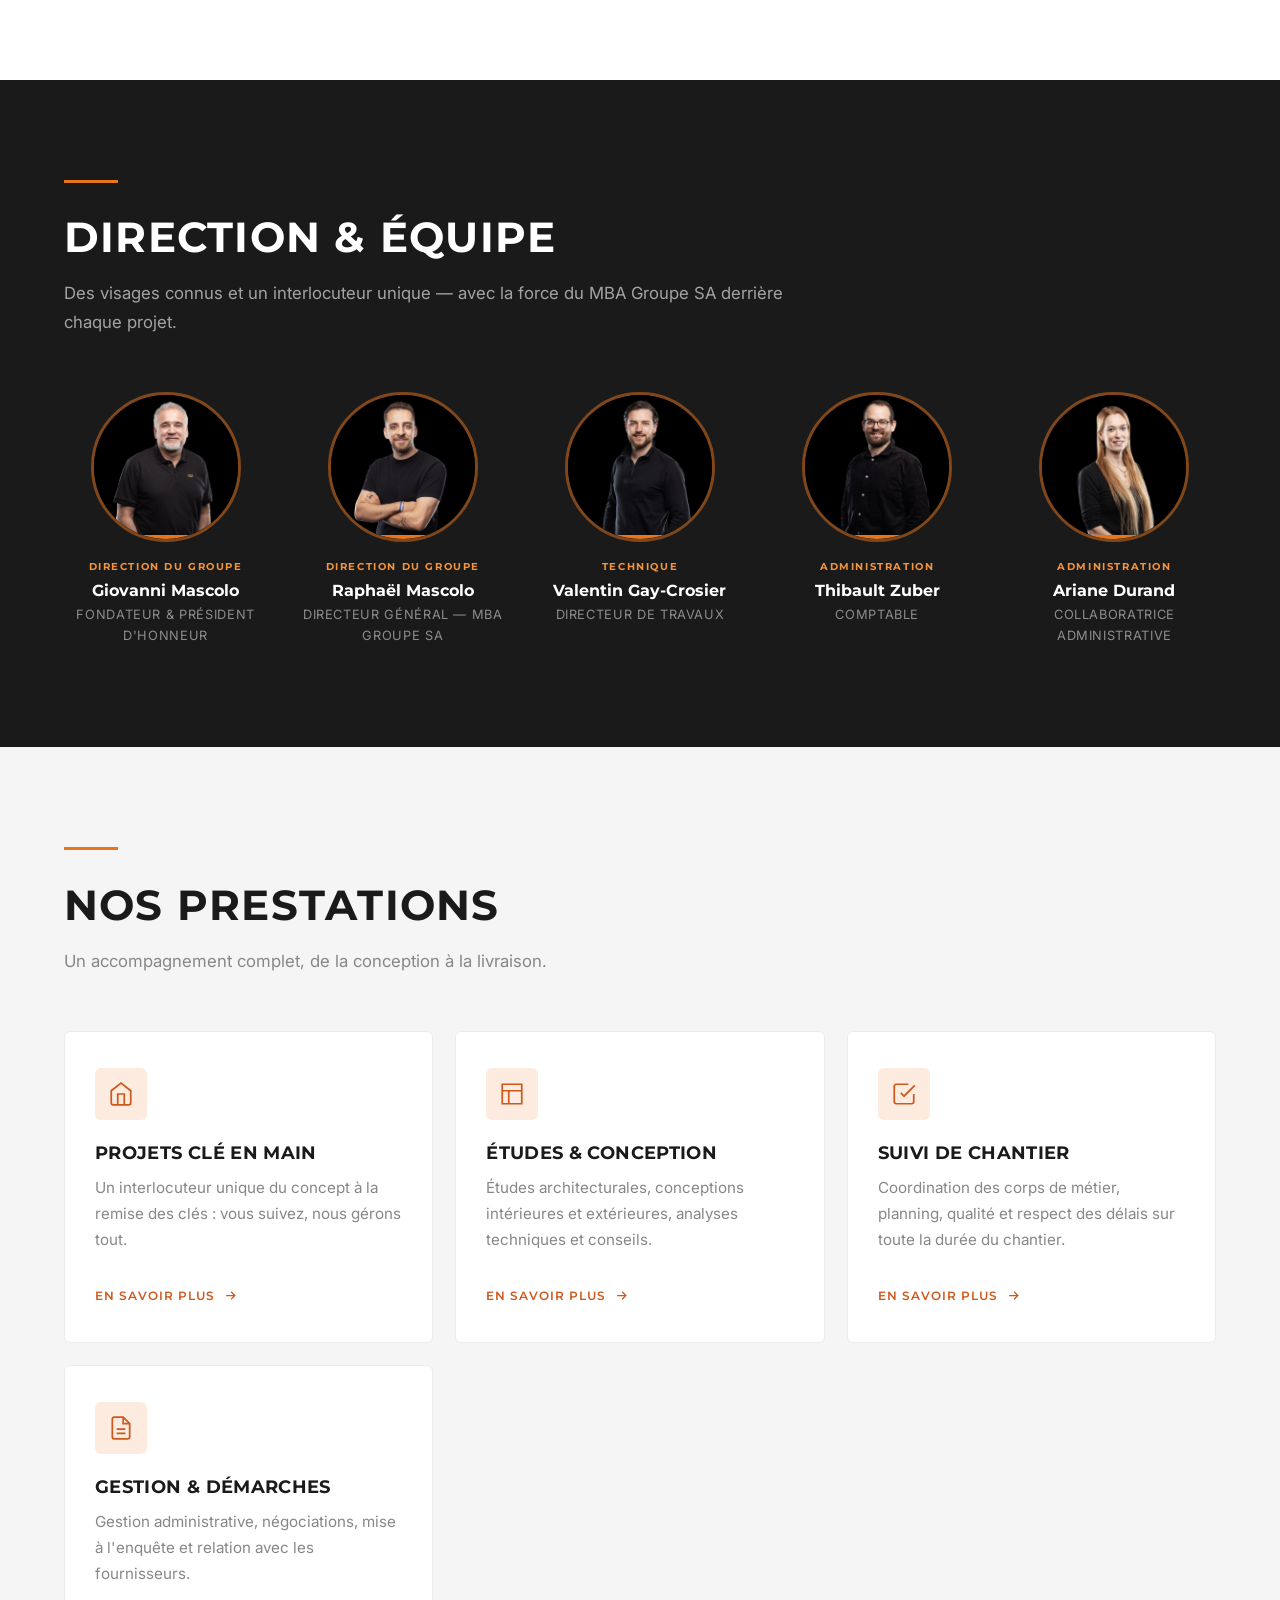
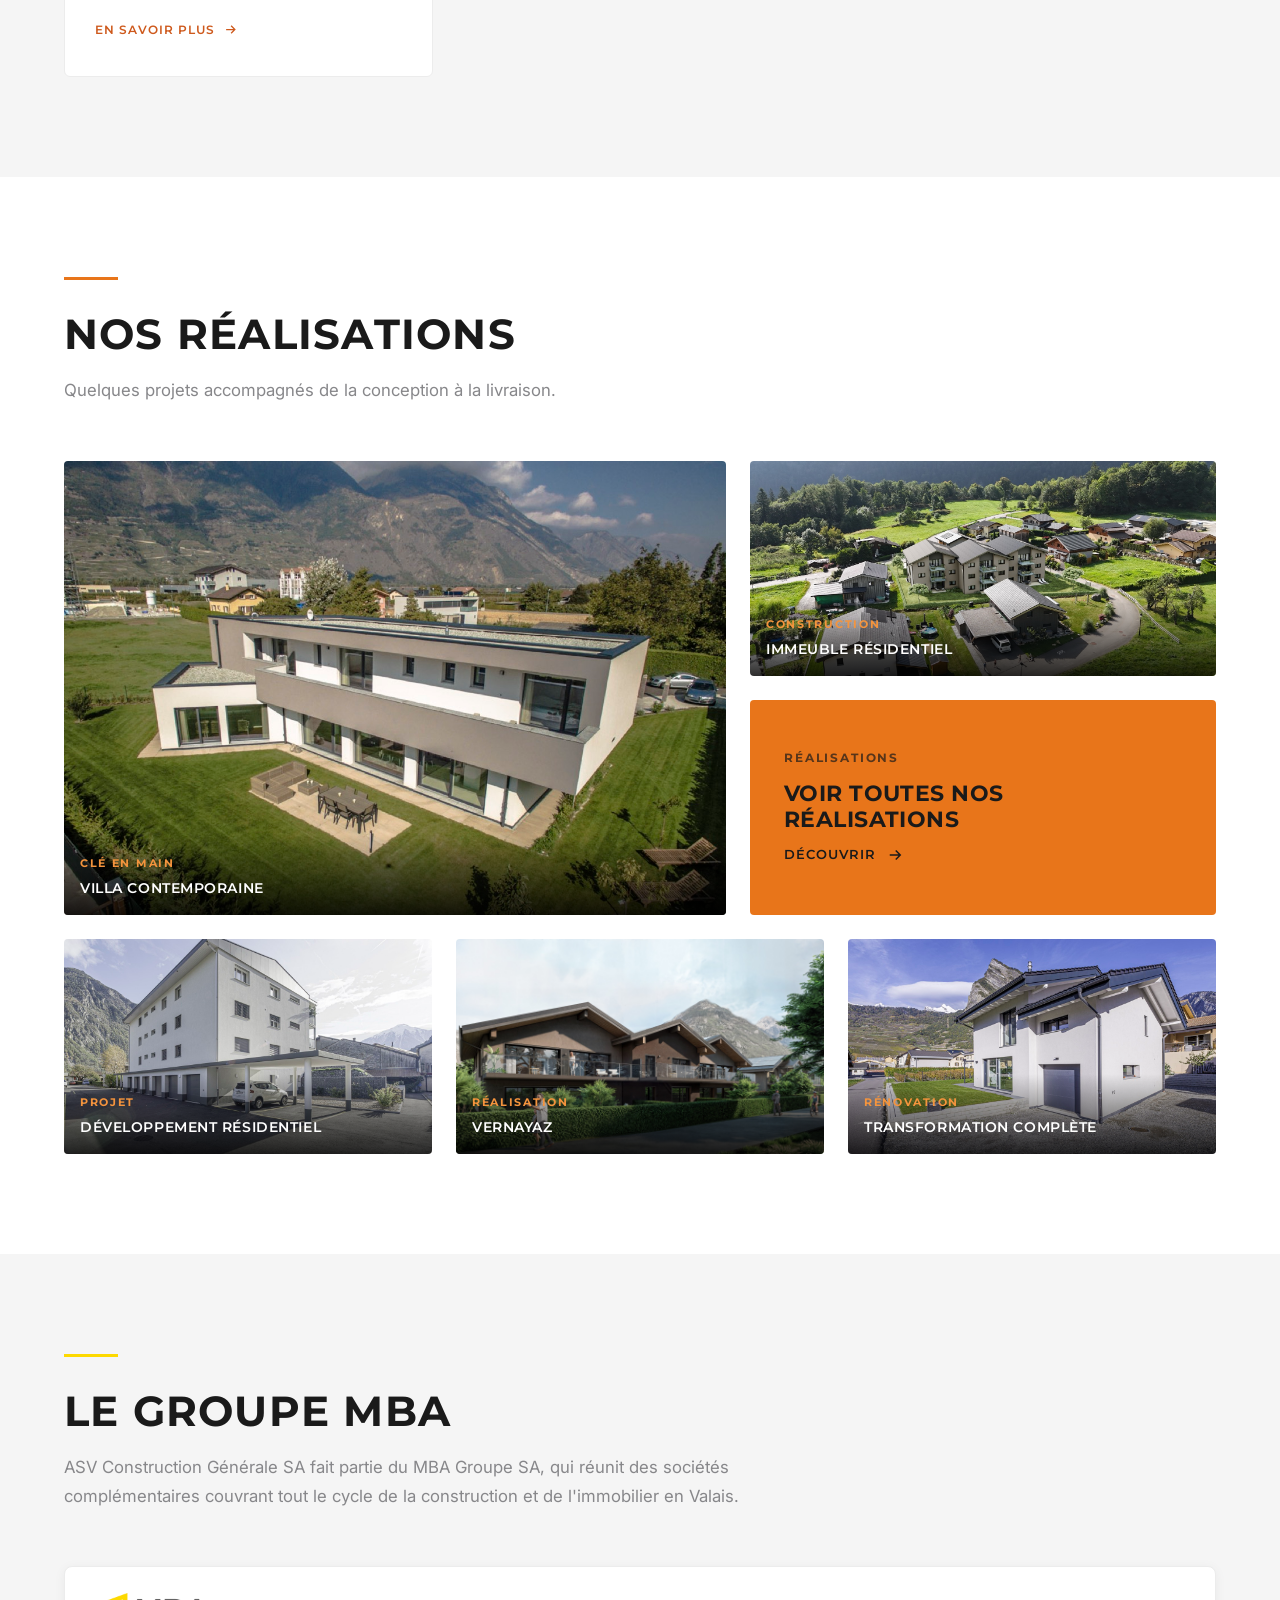
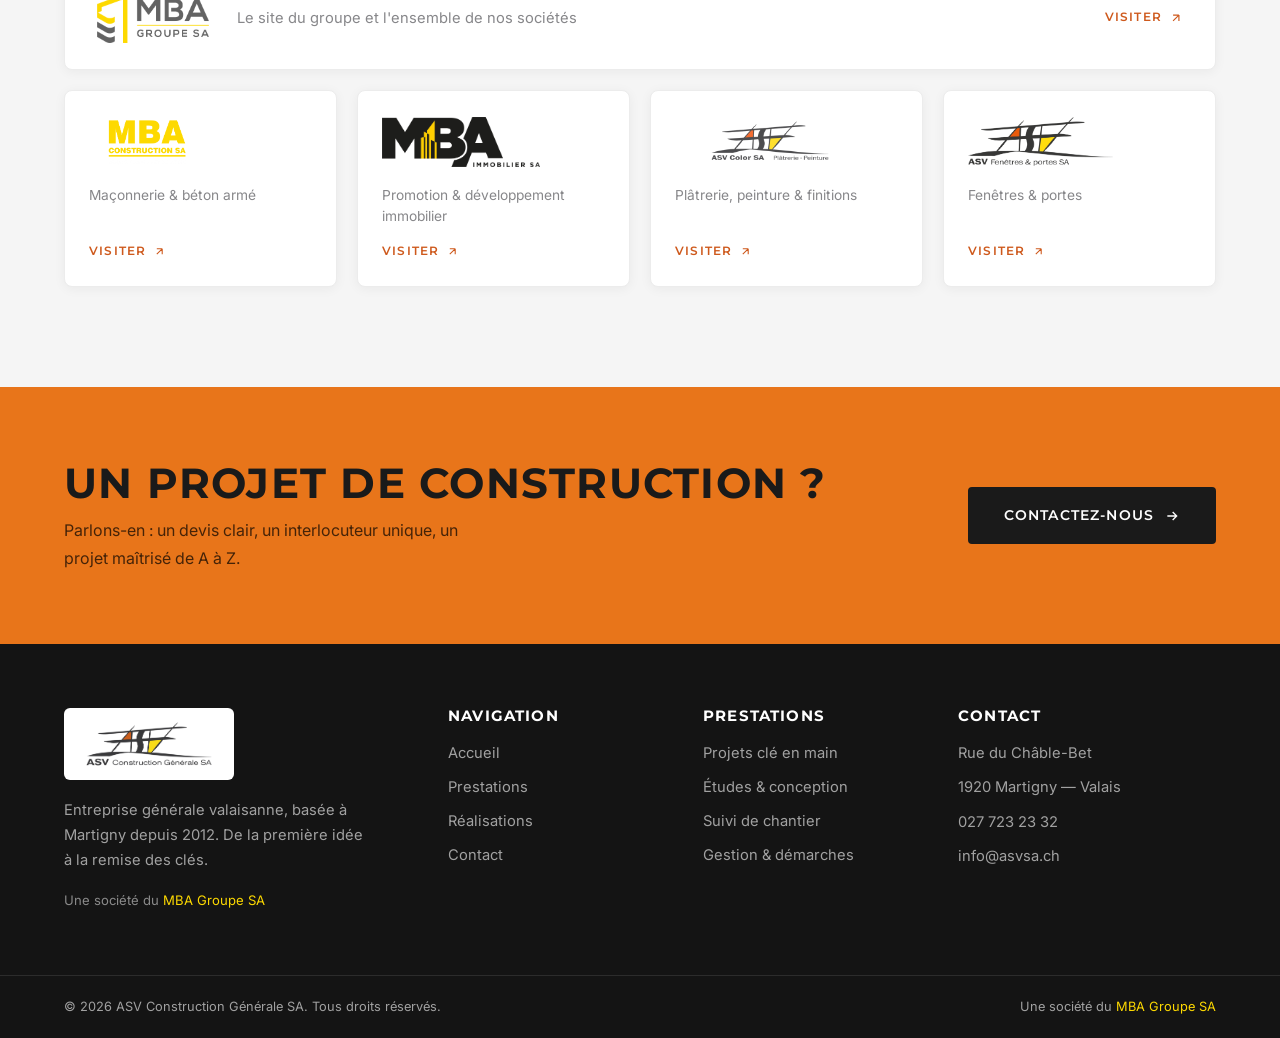
==== commit b4e79593: "URLs propres sans .html (cleanUrls Vercel, home en /), bouton hero « Nous contacter » Co-Authored-By" ====
--- a/index.html
+++ b/index.html
@@ -16,14 +16,14 @@
   <!-- Header -->
   <header class="site-header">
     <div class="container">
-      <a href="index.html" class="site-header__logo" aria-label="ASV Construction Générale SA — Accueil"><img src="images/logo-asv-construction.png" alt="ASV Construction Générale SA"></a>
+      <a href="/" class="site-header__logo" aria-label="ASV Construction Générale SA — Accueil"><img src="images/logo-asv-construction.png" alt="ASV Construction Générale SA"></a>
       <button class="menu-toggle" aria-label="Ouvrir le menu" aria-expanded="false"><span></span><span></span><span></span></button>
       <nav class="main-nav" aria-label="Navigation principale">
-        <a href="index.html" class="nav-link active">Accueil</a>
-        <a href="prestations.html" class="nav-link">Prestations</a>
-        <a href="realisations.html" class="nav-link">Réalisations</a>
+        <a href="/" class="nav-link active">Accueil</a>
+        <a href="prestations" class="nav-link">Prestations</a>
+        <a href="realisations" class="nav-link">Réalisations</a>
         <a href="#equipe" class="nav-link">Équipe</a>
-        <a href="contact.html" class="btn btn-primary nav-cta">Nous contacter</a>
+        <a href="contact" class="btn btn-primary nav-cta">Nous contacter</a>
       </nav>
     </div>
   </header>
@@ -37,9 +37,9 @@
         <h1>De la première idée à la <span class="hl">remise des clés</span></h1>
         <p class="hero__desc">ASV Construction Générale SA vous accompagne sur l'ensemble de votre projet de construction ou de rénovation — un interlocuteur unique, du concept à la livraison clé en main.</p>
         <div class="hero__cta">
-          <a href="contact.html" class="btn btn-primary">Demander un devis
+          <a href="contact" class="btn btn-primary">Nous contacter
             <svg viewBox="0 0 24 24" fill="none" stroke="currentColor" stroke-width="2"><path d="M5 12h14M13 6l6 6-6 6"/></svg></a>
-          <a href="realisations.html" class="btn btn-outline">Nos réalisations</a>
+          <a href="realisations" class="btn btn-outline">Nos réalisations</a>
         </div>
       </div>
       <span class="hero__scroll">Découvrir<span></span></span>
@@ -129,25 +129,25 @@
           <p class="section-head__sub">Un accompagnement complet, de la conception à la livraison.</p>
         </div>
         <div class="cards">
-          <a href="prestations.html#cle-en-main" class="card">
+          <a href="prestations#cle-en-main" class="card">
             <span class="card__icon"><svg viewBox="0 0 24 24" fill="none" stroke-width="1.6"><path d="M3 9l9-7 9 7v11a2 2 0 01-2 2H5a2 2 0 01-2-2V9z"/><path d="M9 22V12h6v10"/></svg></span>
             <h3>Projets clé en main</h3>
             <p>Un interlocuteur unique du concept à la remise des clés : vous suivez, nous gérons tout.</p>
             <span class="card__link">En savoir plus <svg viewBox="0 0 24 24" fill="none" stroke="currentColor" stroke-width="2"><path d="M5 12h14M13 6l6 6-6 6"/></svg></span>
           </a>
-          <a href="prestations.html#etudes" class="card">
+          <a href="prestations#etudes" class="card">
             <span class="card__icon"><svg viewBox="0 0 24 24" fill="none" stroke-width="1.6"><path d="M3 3h18v18H3z"/><path d="M3 9h18M9 21V9"/></svg></span>
             <h3>Études &amp; conception</h3>
             <p>Études architecturales, conceptions intérieures et extérieures, analyses techniques et conseils.</p>
             <span class="card__link">En savoir plus <svg viewBox="0 0 24 24" fill="none" stroke="currentColor" stroke-width="2"><path d="M5 12h14M13 6l6 6-6 6"/></svg></span>
           </a>
-          <a href="prestations.html#suivi" class="card">
+          <a href="prestations#suivi" class="card">
             <span class="card__icon"><svg viewBox="0 0 24 24" fill="none" stroke-width="1.6"><path d="M9 11l3 3L22 4"/><path d="M21 12v7a2 2 0 01-2 2H5a2 2 0 01-2-2V5a2 2 0 012-2h11"/></svg></span>
             <h3>Suivi de chantier</h3>
             <p>Coordination des corps de métier, planning, qualité et respect des délais sur toute la durée du chantier.</p>
             <span class="card__link">En savoir plus <svg viewBox="0 0 24 24" fill="none" stroke="currentColor" stroke-width="2"><path d="M5 12h14M13 6l6 6-6 6"/></svg></span>
           </a>
-          <a href="prestations.html#demarches" class="card">
+          <a href="prestations#demarches" class="card">
             <span class="card__icon"><svg viewBox="0 0 24 24" fill="none" stroke-width="1.6"><path d="M14 2H6a2 2 0 00-2 2v16a2 2 0 002 2h12a2 2 0 002-2V8z"/><path d="M14 2v6h6M8 13h8M8 17h8"/></svg></span>
             <h3>Gestion &amp; démarches</h3>
             <p>Gestion administrative, négociations, mise à l'enquête et relation avec les fournisseurs.</p>
@@ -168,7 +168,7 @@
         <div class="gallery gallery--home">
           <figure class="g-a"><img src="images/cle-1.jpg" alt="Villa contemporaine clé en main"><figcaption><b>Clé en main</b>Villa contemporaine</figcaption></figure>
           <figure class="g-b"><img src="images/salvan-1.jpg" alt="Immeuble résidentiel"><figcaption><b>Construction</b>Immeuble résidentiel</figcaption></figure>
-          <a href="realisations.html" class="gallery-cta">
+          <a href="realisations" class="gallery-cta">
             <span class="gallery-cta__k">Réalisations</span>
             <h3>Voir toutes nos réalisations</h3>
             <span class="gallery-cta__more">Découvrir
@@ -221,7 +221,7 @@
     <section class="cta">
       <div class="container">
         <div><h2>Un projet de construction ?</h2><p>Parlons-en : un devis clair, un interlocuteur unique, un projet maîtrisé de A à Z.</p></div>
-        <a href="contact.html" class="btn btn-dark">Contactez-nous
+        <a href="contact" class="btn btn-dark">Contactez-nous
           <svg viewBox="0 0 24 24" fill="none" stroke="currentColor" stroke-width="2"><path d="M5 12h14M13 6l6 6-6 6"/></svg></a>
       </div>
     </section>
@@ -239,19 +239,19 @@
         <div>
           <h4>Navigation</h4>
           <ul>
-            <li><a href="index.html">Accueil</a></li>
-            <li><a href="prestations.html">Prestations</a></li>
-            <li><a href="realisations.html">Réalisations</a></li>
-            <li><a href="contact.html">Contact</a></li>
+            <li><a href="/">Accueil</a></li>
+            <li><a href="prestations">Prestations</a></li>
+            <li><a href="realisations">Réalisations</a></li>
+            <li><a href="contact">Contact</a></li>
           </ul>
         </div>
         <div>
           <h4>Prestations</h4>
           <ul>
-            <li><a href="prestations.html#cle-en-main">Projets clé en main</a></li>
-            <li><a href="prestations.html#etudes">Études & conception</a></li>
-            <li><a href="prestations.html#suivi">Suivi de chantier</a></li>
-            <li><a href="prestations.html#demarches">Gestion & démarches</a></li>
+            <li><a href="prestations#cle-en-main">Projets clé en main</a></li>
+            <li><a href="prestations#etudes">Études & conception</a></li>
+            <li><a href="prestations#suivi">Suivi de chantier</a></li>
+            <li><a href="prestations#demarches">Gestion & démarches</a></li>
           </ul>
         </div>
         <div>
